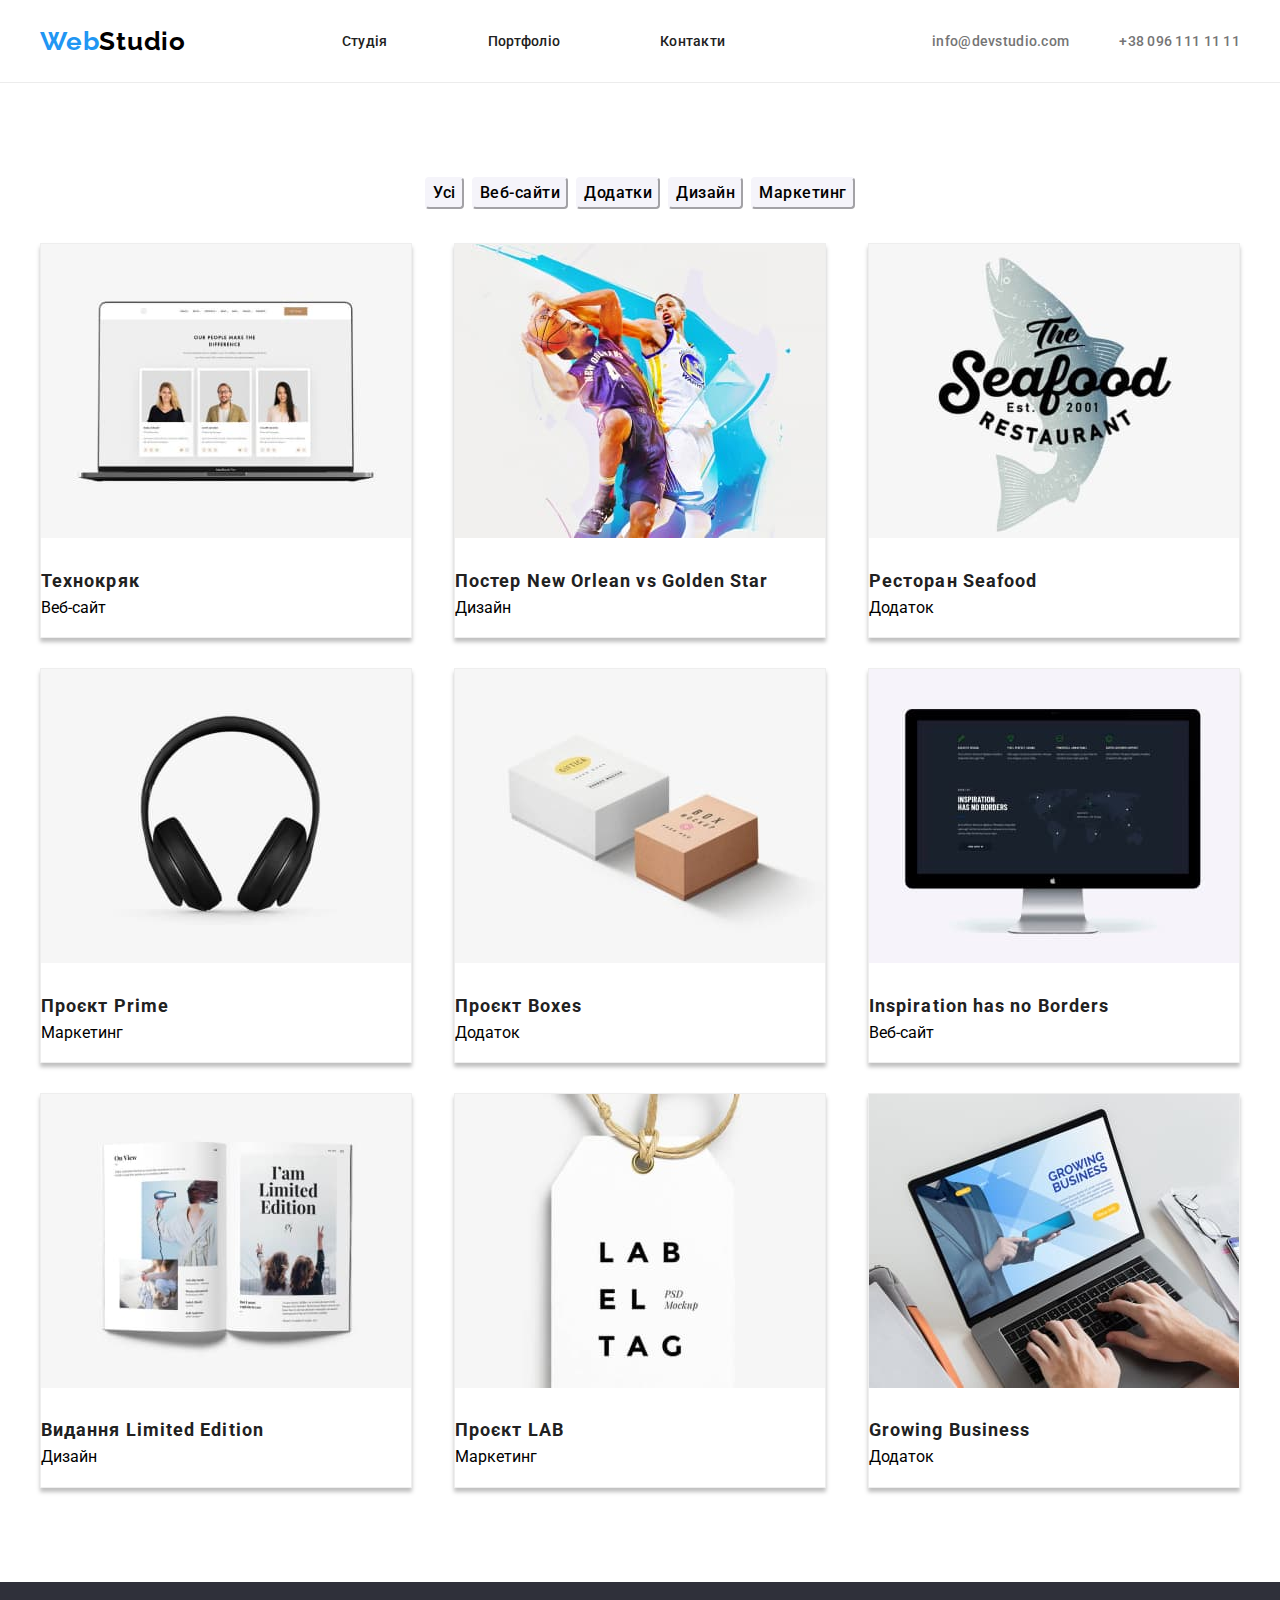
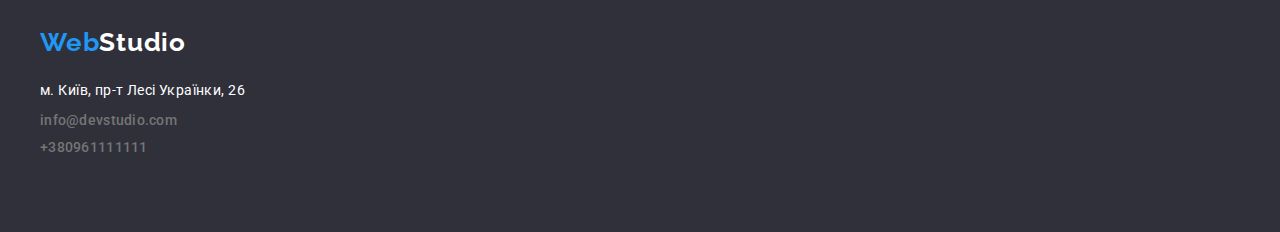
==== portfolio.html @ 47a21b98 "home-work 3.2" ====
<!DOCTYPE html>
<html lang="uk">
  <head>
    <meta charset="UTF-8" />
    <meta http-equiv="X-UA-Compatible" content="IE=edge" />
    <meta name="viewport" content="width=device-width, initial-scale=1.0" />
    <title>Портфоліо</title>
    <link rel="preconnect" href="https://fonts.googleapis.com" />
    <link rel="preconnect" href="https://fonts.gstatic.com" crossorigin />
    <link
      href="https://fonts.googleapis.com/css2?family=Raleway:wght@700&family=Roboto:wght@400;500;700;900&display=swap"
      rel="stylesheet"
    />
    <link
      rel="stylesheet"
      href="https://cdnjs.cloudflare.com/ajax/libs/modern-normalize/1.0.0/modern-normalize.min.css"
    />
    <link rel="stylesheet" href="./css/modern-normalize.css" />
    <link rel="stylesheet" href="./css/styles.css" />
  </head>
  <body class="page">
    <!--Шапка сайта-->
    <header class="header">
      <div class="container">
        <nav class="nav">
          <a href="/index.html" class="logo">
            <span class="logo-blu">Web</span>Studio</a
          >
          <ul class="ul-link">
            <li class="li-footer">
              <a href="./index.html" class="link-st-port-cont">Студія</a>
            </li>
            <li class="li-footer">
              <a href="./portfolio.html" class="link-st-port-cont">Портфоліо</a>
            </li>
            <li class="li-footer">
              <a href="./index.html" class="link-st-port-cont">Контакти</a>
            </li>
          </ul>

          <ul class="ul-link-tel">
            <li class="li-footer">
              <a href="info@devstudio.com" class="link-mail-tel"
                >info@devstudio.com</a
              >
            </li>
            <li class="li-footer">
              <a href="+380961111111" class="link-mail-tel"
                >+38 096 111 11 11</a
              >
            </li>
          </ul>
        </nav>
      </div>
    </header>
    <!--основна main -->
    <!--унікальний зміст-->
    <div class="conteiner">
      <section class="section-portfolio">
        <!-- filtrs -->
        <div class="container">
          <ul class="image">
            <li><button type="button" class="nav-button">Усі</button></li>
            <li><button type="button" class="nav-button">Веб-сайти</button></li>
            <li><button type="button" class="nav-button">Додатки</button></li>
            <li><button type="button" class="nav-button">Дизайн</button></li>
            <li><button type="button" class="nav-button">Маркетинг</button></li>
          </ul>
          <ul class="image-foto">
            <li class="li-foto">
              <img src="./images/img21.jpg" alt="Технокряк" width="370" />
              <h3 class="namefoto">Технокряк</h3>
              <p class="text-portfolio">Веб-сайт</p>
            </li>
            <li class="li-foto">
              <img
                src="./images/img22.jpg"
                alt="Постер New Orlean vs Golden  Star"
                width="370"
              />
              <h3 class="namefoto">Постер New Orlean vs Golden Star</h3>
              <p class="text-portfolio">Дизайн</p>
            </li>
            <li class="li-foto">
              <img
                src="./images/img23.jpg"
                alt="Ресторан Seafood"
                width="370"
              />
              <h3 class="namefoto">Ресторан Seafood</h3>
              <p class="text-portfolio">Додаток</p>
            </li>
            <li class="li-foto">
              <img src="./images/img24.jpg" alt="Проєкт Prime" width="370" />
              <h3 class="namefoto">Проєкт Prime</h3>
              <p class="text-portfolio">Маркетинг</p>
            </li>
            <li class="li-foto">
              <img src="./images/img25.jpg" alt="Проєкт Boxes" width="370" />
              <h3 class="namefoto">Проєкт Boxes</h3>
              <p class="text-portfolio">Додаток</p>
            </li>
            <li class="li-foto">
              <img
                src="./images/img26.jpg"
                alt="Inspiration has no Borders"
                width="370"
              />
              <h3 class="namefoto">Inspiration has no Borders</h3>
              <p class="text-portfolio">Веб-сайт</p>
            </li>
            <li class="li-foto">
              <img
                class="fotoport"
                src="./images/img27.jpg"
                alt="Видання Limited Edition"
                width="370"
              />
              <h3 class="namefoto">Видання Limited Edition</h3>
              <p class="text-portfolio">Дизайн</p>
            </li>
            <li class="li-foto">
              <img src="./images/img28.jpg" alt="Проєкт LAB" width="370" />
              <h3 class="namefoto">Проєкт LAB</h3>
              <p class="text-portfolio">Маркетинг</p>
            </li>
            <li class="li-foto">
              <img
                src="./images/img29.jpg"
                alt="Growing Business"
                width="370"
              />
              <h3 class="namefoto">Growing Business</h3>
              <p class="text-portfolio">Додаток</p>
            </li>
          </ul>
        </div>
      </section>
    </div>
    <!-- нижня частина footer>-->
    <footer class="footer">
      <div class="container">
        <a href="/index.html" class="logo2">
          <span class="logo-blu">Web</span>Studio</a
        >
        <address class="adress">
          <ul class="ul-link3">
            <li>
              <a
                class="address"
                href="https://www.google.com/maps/d/u/0/viewer?mid=10uSM3H-mIU3GznYo2szRIEphczw&msa=0&ll=50.42732700000004%2C30.538092&z=17"
                >м. Київ, пр-т Лесі Українки, 26</a
              >
            </li>
            <li class="mail-footer">
              <a href="info@devstudio.com" class="link-mail-tel"
                >info@devstudio.com</a
              >
            </li>
            <li class="tel-fotter">
              <a href="+380961111111" class="link-mail-tel">+380961111111</a>
            </li>
          </ul>
        </address>
      </div>
    </footer>
  </body>
</html>
---- css/styles.css ----
.page {
  font-family: "Roboto", sans-serif;
}
* {
  --box-sizing: border-box;
}

.ul-link,
.ul-link-detail,
.ul-link-foto,
.ul-link3,
.ul-link4,
.ul-link-tel,
.image {
  list-style: none;
  margin-top: 0px;
  margin-bottom: 0px;
  padding: 0px;
}

h2,
h3,
p {
  margin-top: 0px;
  margin-bottom: 0px;
  margin-left: 0px;
  margin-right: 0px;
}
.container {
  width: 1230px;
  margin: 0 auto;
  padding-left: 15px;
  padding-right: 15px;
}
.header {
  left: 0px;
  top: 0px;
  border-radius: 0px;
  border-bottom: 1px solid #ececec;
}

.nav {
  display: flex;
  align-items: center;
  justify-content: space-between;
}
.logo,
.logo2 {
  font-family: "Raleway";
  font-style: normal;
  font-weight: 700;
  font-size: 26px;
  line-height: 31px;
  letter-spacing: 0.03em;
  color: #000000;
  text-decoration: none;
}
.logo {
  width: 145px;
  height: 31px;
}
.logo2 {
  color: #ffffff;
}

.logo-blu {
  color: #2196f3;
}

.link-st-port-cont {
  font-family: "Roboto";
  font-style: normal;
  font-weight: 500;
  font-size: 14px;
  line-height: 16px;
  letter-spacing: 0.02em;
  color: #212121;
  text-decoration: none;
  margin-right: 50px;
}

.link-st-port-cont:hover,
:focus {
  color: #2196f3;
}

.link-mail-tel {
  font-family: "Roboto";
  font-style: normal;
  font-weight: 500;
  font-size: 14px;
  line-height: 16px;
  letter-spacing: 0.02em;
  color: #757575;
  text-decoration: none;
}
.ul-link-tel,
.ul-link {
  display: flex;
  gap: 50px;
  text-decoration: none;
}
.ul-link {
  text-decoration: none;
  padding-left: 0px;
  display: flex;
  padding-top: 32px;
  padding-bottom: 32px;
}

.link-mail-tel:hover,
.link-mail-tel:focus {
  color: #2196f3;
}

/* .main-page {} */

.section {
  background: #2f303a;
  border-radius: 0px;
  padding-bottom: 94px;
}

.section-title {
  padding-bottom: 94px;
  padding-top: 94px;
  background-color: #ffffff;
}

.section-foto {
  padding-bottom: 94px;
  background-color: #ffffff;
}

.section-comand {
  padding-bottom: 94px;
  background-color: #f5f4fa;
}

.tekst-main {
  font-family: Roboto;
  font-size: 44px;
  font-weight: 900;
  line-height: 60px;
  width: 696px;
  margin-top: 0px;
  margin-bottom: 30px;
  text-align: center;
  margin-left: auto;
  margin-right: auto;
  padding-top: 200px;
  text-transform: uppercase;
  letter-spacing: 0.06em;
  color: #ffffff;
}

.button-blu {
  background: #2196f3;
  box-shadow: 0px 4px 4px rgba(0, 0, 0, 0.15);
  border-radius: 4px;
  font-family: "Roboto";
  font-style: normal;
  font-weight: 700;
  font-size: 16px;
  color: #ffffff;
  width: 216px;
  height: 50px;
  margin-left: auto;
  margin-right: auto;
  margin-bottom: 106px;
  display: block;
  background: #2196f3;
  box-shadow: 0px 4px 4px rgba(0, 0, 0, 0.15);
  border-radius: 4px;
}

/* .text-bt {
  

 } */

.ul-link-detail {
  display: inline-flex;
  gap: 30px;
  padding: 0px;
}
.li-detail {
  text-align: left;
}
.ul-link-foto {
  display: flex;
  gap: 30px;
  justify-content: space-between;
}
.content-text {
  font-family: "Roboto";
  font-style: normal;
  font-weight: 700;
  font-size: 14px;
  line-height: 16px;
  letter-spacing: 0.03em;
  text-transform: uppercase;
  color: #212121;
  margin-bottom: 10px;
}

.text {
  font-family: "Roboto";
  font-style: normal;
  font-weight: 400;
  font-size: 14px;
  line-height: 24px;
  letter-spacing: 0.03em;
  color: #757575;
}

.head-text {
  font-family: "Roboto";
  font-style: normal;
  font-weight: 700;
  font-size: 36px;
  line-height: 42px;
  letter-spacing: 0.03em;
  color: #212121;
  margin-top: 0px;
  margin-bottom: 50px;
  margin-left: 0px;
  margin-top: 0px;
  text-align: center;
}

.ul-link4 {
  display: flex;
  justify-content: space-between;
  gap: 30px;
}

/*
.foto1 {}

.comands {}



.foto2 {} */

.li-comands {
  background-color: #ffffff;
  /* material shadow v1 */

  box-shadow: 0px 1px 3px rgba(0, 0, 0, 0.12), 0px 1px 1px rgba(0, 0, 0, 0.14),
    0px 2px 1px rgba(0, 0, 0, 0.2);
  border-radius: 0px 0px 4px 4px;
}
.name {
  font-family: "Roboto";
  font-style: normal;
  font-weight: 500;
  font-size: 16px;
  line-height: 19px;
  letter-spacing: 0.03em;
  color: #212121;
  margin-top: 30px;
  margin-bottom: 10px;
  display: flex;
  justify-content: center;
}

.text-name {
  font-family: "Roboto";
  font-weight: 400;
  font-size: 16px;
  line-height: 19px;
  letter-spacing: 0.03em;
  color: #757575;
  display: flex;
  justify-content: center;
  padding-bottom: 30px;
}

.footer {
  background: #2f303a;
  padding-top: 45px;
}

.mail-footer {
  margin-bottom: 0px;
}
.tel-footer {
  margin-bottom: 75px;
}
.adress {
  margin-bottom: 0px;
  padding: 0px;
}
.ul-link3 {
  display: flex;
  flex-direction: column;
  margin-top: 20px;
  padding-bottom: 75px;
  gap: 9px;
}
.address {
  font-family: "Roboto";
  font-style: normal;
  font-weight: 400;
  font-size: 14px;
  line-height: 24px;
  letter-spacing: 0.03em;
  color: #ffffff;
  text-decoration: none;
}
.address:hover {
  color: #2196f3;
}
/* .ul-link3 {} */

/* /портфоліо */

.nav-button {
  font-family: "Roboto";
  font-style: normal;
  font-weight: 500;
  font-size: 16px;
  line-height: 26px;
  background: #f5f4fa;
  border-radius: 4px;
  text-align: center;
  letter-spacing: 0.03em;
  background: #f5f4fa;
  border-radius: 4px;
}

.nav-button:hover,
.nav-button:focus {
  background: #2196f3;
  box-shadow: 0px 3px 1px rgba(0, 0, 0, 0.1), 0px 1px 2px rgba(0, 0, 0, 0.08),
    0px 2px 2px rgba(0, 0, 0, 0.12);
  color: #ffffff;
}

.nav-button {
  cursor: pointer;
  border-radius: 4px;
  border-color: #f5f4fa;
}

.namefoto {
  font-family: "Roboto";
  font-style: normal;
  font-weight: 700;
  font-size: 18px;
  line-height: 36px;
  letter-spacing: 0.06em;
  color: #212121;
  display: flex;
  padding-top: 20px;
}

.text {
  font-family: "Roboto";
  font-style: normal;
  font-weight: 400;
  font-size: 16px;
  line-height: 30px;
  letter-spacing: 0.03em;
  display: flex;
  color: #757575;
  margin: 0px;
}
/* портфоліо */
.image {
  display: flex;
  justify-content: center;
  gap: 8px;
}
.li-foto {
  border: 1px solid #eeeeee;
  box-shadow: 0px 4px 4px rgba(0, 0, 0, 0.25);
  padding-bottom: 20px;
}

.image-foto {
  list-style: none;
  display: flex;
  flex-wrap: wrap;
  gap: 30px;
  margin-top: 34px;
  margin-bottom: 0px;
  padding-left: 0px;
  background-color: #ffffff;
  justify-content: space-between;
}
.nav-button:focus,
.nav-button:hover {
  background: #2196f3;
  /* shadow-middle */

  box-shadow: 0px 3px 1px rgba(0, 0, 0, 0.1), 0px 1px 2px rgba(0, 0, 0, 0.08),
    0px 2px 2px rgba(0, 0, 0, 0.12);
  border-radius: 4px;
}

.nav-button {
  justify-content: center;
  background: #f5f4fa;
  border-radius: 4px;
}
.section-portfolio {
  gap: 30px;
  padding-bottom: 94px;
  padding-top: 94px;
}
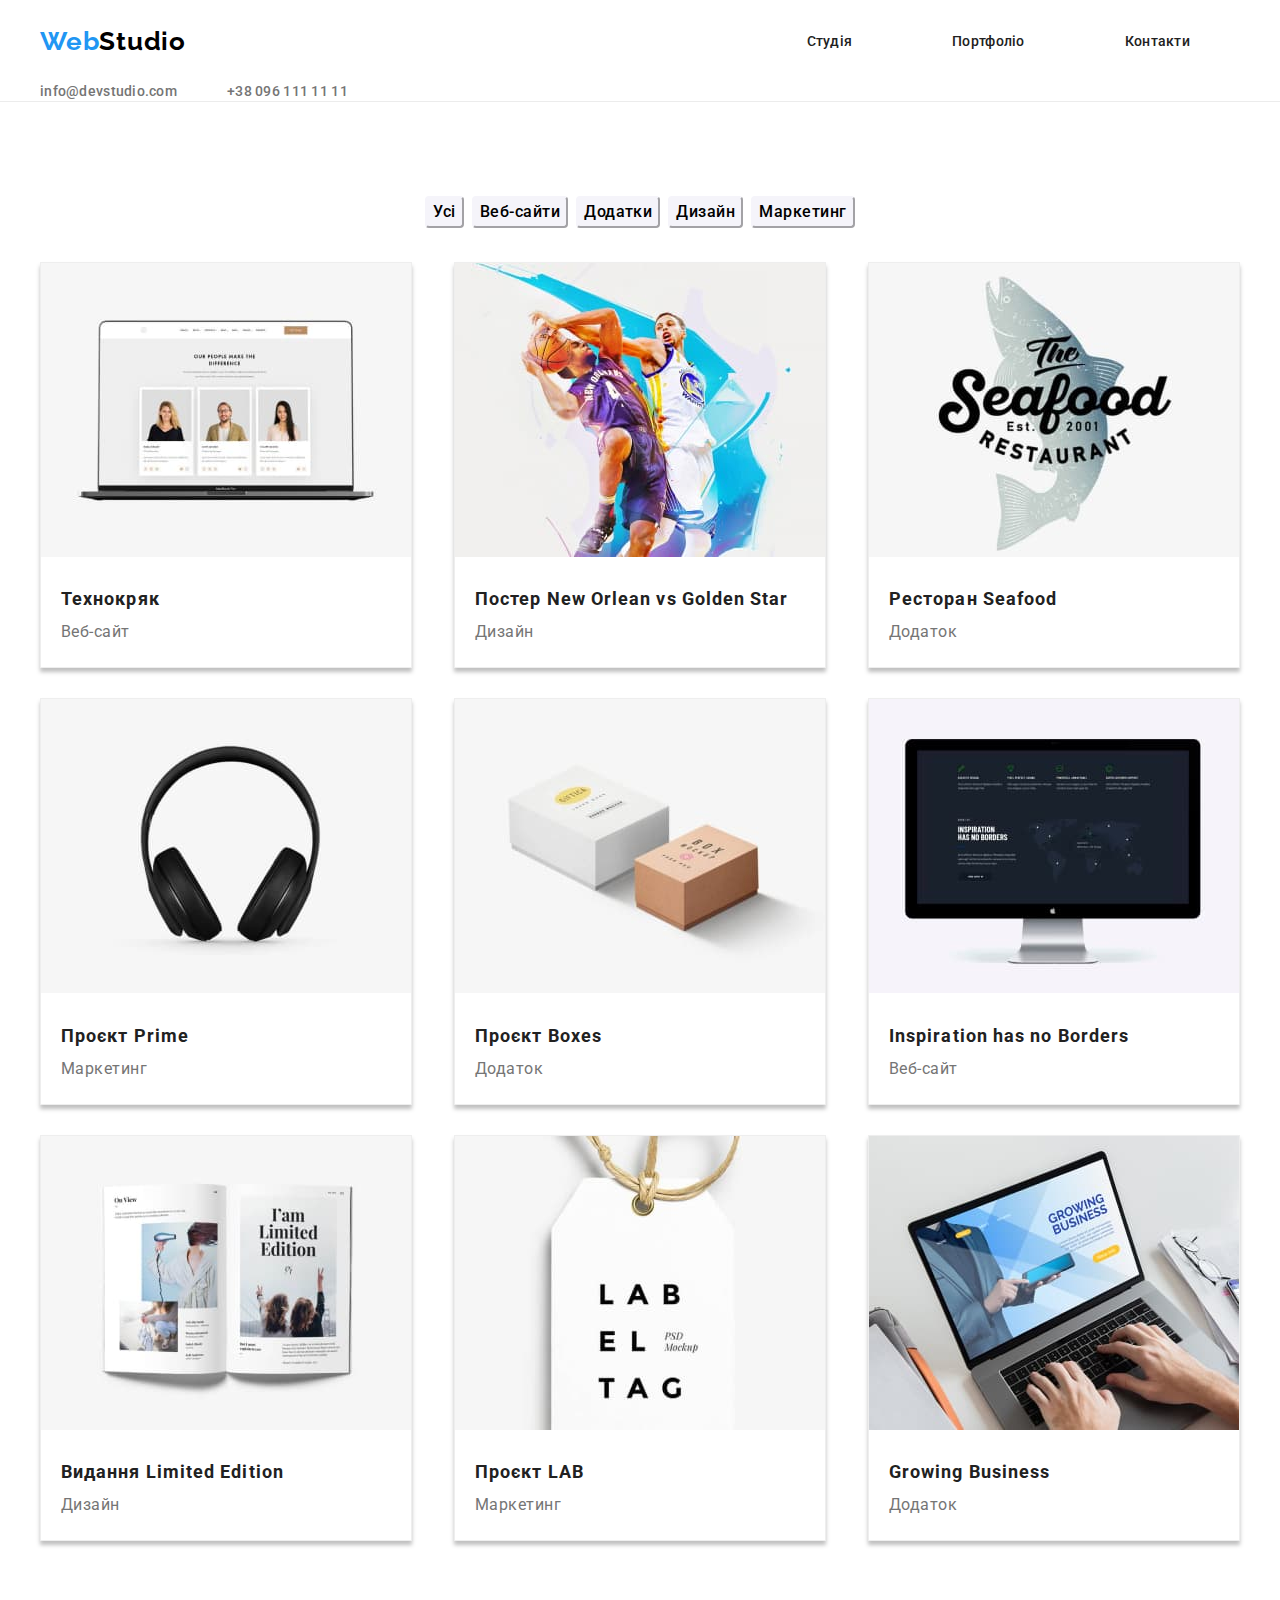
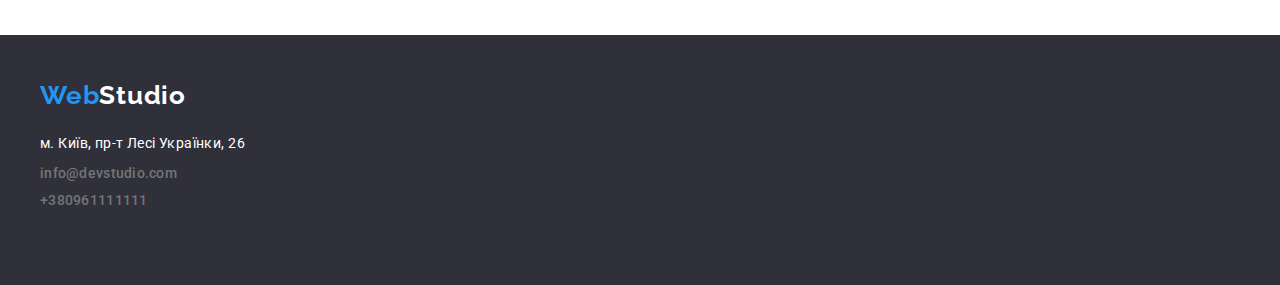
==== commit 2637adde: "home work4" ====
--- a/portfolio.html
+++ b/portfolio.html
@@ -37,106 +37,112 @@
               <a href="./index.html" class="link-st-port-cont">Контакти</a>
             </li>
           </ul>
-
-          <ul class="ul-link-tel">
-            <li class="li-footer">
-              <a href="info@devstudio.com" class="link-mail-tel"
-                >info@devstudio.com</a
-              >
-            </li>
-            <li class="li-footer">
-              <a href="+380961111111" class="link-mail-tel"
-                >+38 096 111 11 11</a
-              >
-            </li>
-          </ul>
         </nav>
+        <ul class="ul-link-tel">
+          <li class="li-footer">
+            <a href="info@devstudio.com" class="link-mail-tel"
+              >info@devstudio.com</a
+            >
+          </li>
+          <li class="li-footer">
+            <a href="+380961111111" class="link-mail-tel">+38 096 111 11 11</a>
+          </li>
+        </ul>
       </div>
     </header>
     <!--основна main -->
     <!--унікальний зміст-->
-    <div class="conteiner">
-      <section class="section-portfolio">
-        <!-- filtrs -->
-        <div class="container">
-          <ul class="image">
-            <li><button type="button" class="nav-button">Усі</button></li>
-            <li><button type="button" class="nav-button">Веб-сайти</button></li>
-            <li><button type="button" class="nav-button">Додатки</button></li>
-            <li><button type="button" class="nav-button">Дизайн</button></li>
-            <li><button type="button" class="nav-button">Маркетинг</button></li>
-          </ul>
-          <ul class="image-foto">
-            <li class="li-foto">
-              <img src="./images/img21.jpg" alt="Технокряк" width="370" />
+    <section class="section-portfolio">
+      <!-- filtrs -->
+      <div class="container">
+        <ul class="image">
+          <li><button type="button" class="nav-button">Усі</button></li>
+          <li><button type="button" class="nav-button">Веб-сайти</button></li>
+          <li><button type="button" class="nav-button">Додатки</button></li>
+          <li><button type="button" class="nav-button">Дизайн</button></li>
+          <li><button type="button" class="nav-button">Маркетинг</button></li>
+        </ul>
+        <ul class="image-foto">
+          <li class="li-foto">
+            <img src="./images/img21.jpg" alt="Технокряк" width="370" />
+            <div class="div-portfolio">
               <h3 class="namefoto">Технокряк</h3>
               <p class="text-portfolio">Веб-сайт</p>
-            </li>
-            <li class="li-foto">
-              <img
-                src="./images/img22.jpg"
-                alt="Постер New Orlean vs Golden  Star"
-                width="370"
-              />
+            </div>
+          </li>
+          <li class="li-foto">
+            <img
+              src="./images/img22.jpg"
+              alt="Постер New Orlean vs Golden  Star"
+              width="370"
+            />
+            <div class="div-portfolio">
               <h3 class="namefoto">Постер New Orlean vs Golden Star</h3>
               <p class="text-portfolio">Дизайн</p>
-            </li>
-            <li class="li-foto">
-              <img
-                src="./images/img23.jpg"
-                alt="Ресторан Seafood"
-                width="370"
-              />
+            </div>
+          </li>
+          <li class="li-foto">
+            <img src="./images/img23.jpg" alt="Ресторан Seafood" width="370" />
+
+            <div class="div-portfolio">
               <h3 class="namefoto">Ресторан Seafood</h3>
               <p class="text-portfolio">Додаток</p>
-            </li>
-            <li class="li-foto">
-              <img src="./images/img24.jpg" alt="Проєкт Prime" width="370" />
+            </div>
+          </li>
+          <li class="li-foto">
+            <img src="./images/img24.jpg" alt="Проєкт Prime" width="370" />
+            <div class="div-portfolio">
               <h3 class="namefoto">Проєкт Prime</h3>
               <p class="text-portfolio">Маркетинг</p>
-            </li>
-            <li class="li-foto">
-              <img src="./images/img25.jpg" alt="Проєкт Boxes" width="370" />
+            </div>
+          </li>
+          <li class="li-foto">
+            <img src="./images/img25.jpg" alt="Проєкт Boxes" width="370" />
+            <div class="div-portfolio">
               <h3 class="namefoto">Проєкт Boxes</h3>
               <p class="text-portfolio">Додаток</p>
-            </li>
-            <li class="li-foto">
-              <img
-                src="./images/img26.jpg"
-                alt="Inspiration has no Borders"
-                width="370"
-              />
+            </div>
+          </li>
+          <li class="li-foto">
+            <img
+              src="./images/img26.jpg"
+              alt="Inspiration has no Borders"
+              width="370"
+            />
+            <div class="div-portfolio">
               <h3 class="namefoto">Inspiration has no Borders</h3>
               <p class="text-portfolio">Веб-сайт</p>
-            </li>
-            <li class="li-foto">
-              <img
-                class="fotoport"
-                src="./images/img27.jpg"
-                alt="Видання Limited Edition"
-                width="370"
-              />
+            </div>
+          </li>
+          <li class="li-foto">
+            <img
+              class="fotoport"
+              src="./images/img27.jpg"
+              alt="Видання Limited Edition"
+              width="370"
+            />
+            <div class="div-portfolio">
               <h3 class="namefoto">Видання Limited Edition</h3>
               <p class="text-portfolio">Дизайн</p>
-            </li>
-            <li class="li-foto">
-              <img src="./images/img28.jpg" alt="Проєкт LAB" width="370" />
+            </div>
+          </li>
+          <li class="li-foto">
+            <img src="./images/img28.jpg" alt="Проєкт LAB" width="370" />
+            <div class="div-portfolio">
               <h3 class="namefoto">Проєкт LAB</h3>
               <p class="text-portfolio">Маркетинг</p>
-            </li>
-            <li class="li-foto">
-              <img
-                src="./images/img29.jpg"
-                alt="Growing Business"
-                width="370"
-              />
+            </div>
+          </li>
+          <li class="li-foto">
+            <img src="./images/img29.jpg" alt="Growing Business" width="370" />
+            <div class="div-portfolio">
               <h3 class="namefoto">Growing Business</h3>
               <p class="text-portfolio">Додаток</p>
-            </li>
-          </ul>
-        </div>
-      </section>
-    </div>
+            </div>
+          </li>
+        </ul>
+      </div>
+    </section>
     <!-- нижня частина footer>-->
     <footer class="footer">
       <div class="container">
--- a/css/styles.css
+++ b/css/styles.css
@@ -155,9 +155,6 @@
 }
 
 .button-blu {
-  background: #2196f3;
-  box-shadow: 0px 4px 4px rgba(0, 0, 0, 0.15);
-  border-radius: 4px;
   font-family: "Roboto";
   font-style: normal;
   font-weight: 700;
@@ -169,15 +166,11 @@
   margin-right: auto;
   margin-bottom: 106px;
   display: block;
-  background: #2196f3;
+  border-color: #2196f3;
+  background-color: #2196f3;
   box-shadow: 0px 4px 4px rgba(0, 0, 0, 0.15);
   border-radius: 4px;
-}
-
-/* .text-bt {
-  
-
- } */
+  }
 
 .ul-link-detail {
   display: inline-flex;
@@ -235,19 +228,8 @@
   gap: 30px;
 }
 
-/*
-.foto1 {}
-
-.comands {}
-
-
-
-.foto2 {} */
-
 .li-comands {
   background-color: #ffffff;
-  /* material shadow v1 */
-
   box-shadow: 0px 1px 3px rgba(0, 0, 0, 0.12), 0px 1px 1px rgba(0, 0, 0, 0.14),
     0px 2px 1px rgba(0, 0, 0, 0.2);
   border-radius: 0px 0px 4px 4px;
@@ -355,6 +337,7 @@
   color: #212121;
   display: flex;
   padding-top: 20px;
+  margin-left: 20px;
 }
 
 .text {
@@ -367,6 +350,18 @@
   display: flex;
   color: #757575;
   margin: 0px;
+  
+}
+.text-portfolio {
+  font-family: "Roboto";
+  font-style: normal;
+  font-weight: 400;
+  font-size: 16px;
+  line-height: 30px;
+  letter-spacing: 0.03em;
+  display: flex;
+  color: #757575;
+  margin-left: 20px;
 }
 /* портфоліо */
 .image {
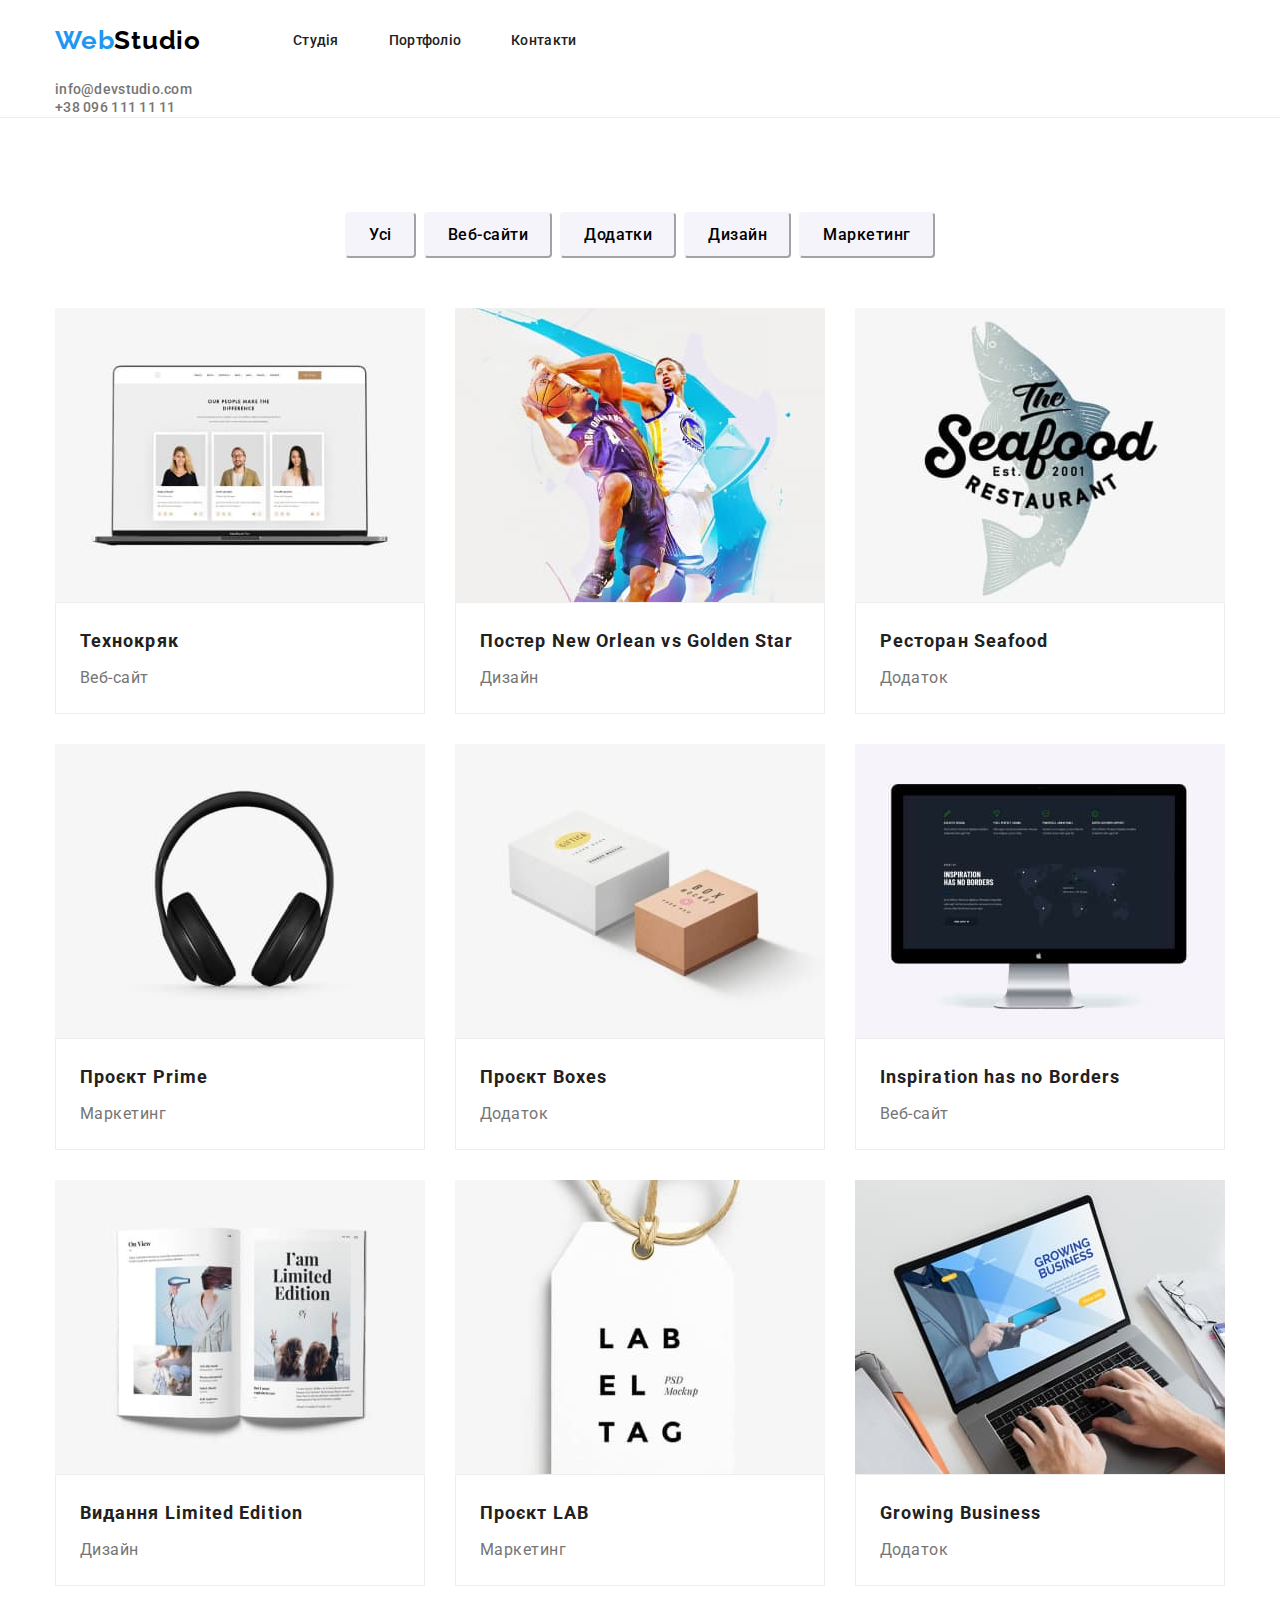
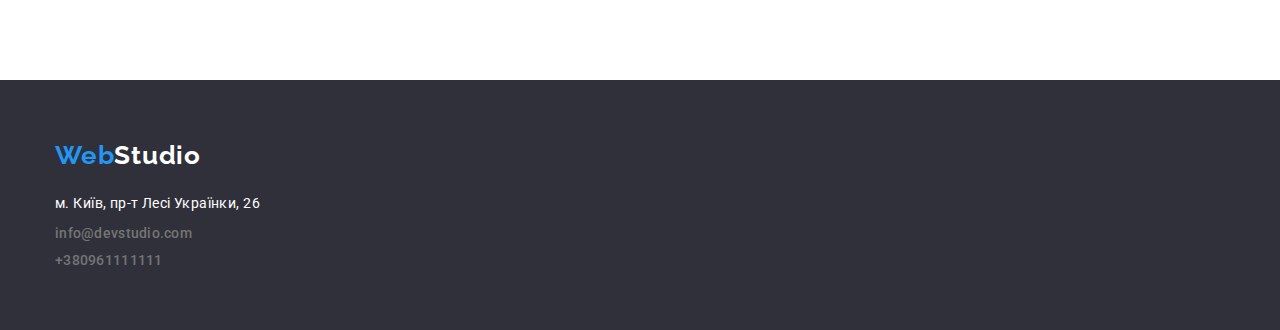
==== commit 2b1aba67: "home work 4" ====
--- a/portfolio.html
+++ b/portfolio.html
@@ -22,32 +22,31 @@
     <!--Шапка сайта-->
     <header class="header">
       <div class="container">
-        <nav class="nav">
-          <a href="/index.html" class="logo">
-            <span class="logo-blu">Web</span>Studio</a
-          >
-          <ul class="ul-link">
+        <div class="div-header">
+          <nav class="nav">
+            <a href="/index.html" class="logo">
+              <span class="logo-blu">Web</span>Studio</a>
+            <ul class="ul-link">
+              <li class="li-footer">
+                <a href="./index.html" class="link-st-port-cont">Студія</a>
+              </li>
+              <li class="li-footer">
+                <a href="./portfolio.html" class="link-st-port-cont">Портфоліо</a>
+              </li>
+              <li class="li-footer">
+                <a href="./index.html" class="link-st-port-cont">Контакти</a>
+              </li>
+            </ul>
+          </nav>
+          <ul class="ul-link-tel">
             <li class="li-footer">
-              <a href="./index.html" class="link-st-port-cont">Студія</a>
+              <a href="info@devstudio.com" class="link-mail-tel">info@devstudio.com</a>
             </li>
             <li class="li-footer">
-              <a href="./portfolio.html" class="link-st-port-cont">Портфоліо</a>
-            </li>
-            <li class="li-footer">
-              <a href="./index.html" class="link-st-port-cont">Контакти</a>
+              <a href="+380961111111" class="link-mail-tel">+38 096 111 11 11</a>
             </li>
           </ul>
-        </nav>
-        <ul class="ul-link-tel">
-          <li class="li-footer">
-            <a href="info@devstudio.com" class="link-mail-tel"
-              >info@devstudio.com</a
-            >
-          </li>
-          <li class="li-footer">
-            <a href="+380961111111" class="link-mail-tel">+38 096 111 11 11</a>
-          </li>
-        </ul>
+        </div>
       </div>
     </header>
     <!--основна main -->
--- a/css/styles.css
+++ b/css/styles.css
@@ -5,29 +5,36 @@
   --box-sizing: border-box;
 }
 
-.ul-link,
+ul,
+h1,
+h2,
+h3,
+p {
+  list-style: none;
+  margin: 0px;
+  padding: 0px;
+}
+img {
+  display: block;
+  max-width: 100%;
+  height: auto;
+}
+
+/* .ul-link,
 .ul-link-detail,
 .ul-link-foto,
 .ul-link3,
 .ul-link4,
 .ul-link-tel,
-.image {
-  list-style: none;
-  margin-top: 0px;
-  margin-bottom: 0px;
-  padding: 0px;
-}
-
-h2,
-h3,
-p {
-  margin-top: 0px;
-  margin-bottom: 0px;
-  margin-left: 0px;
-  margin-right: 0px;
-}
+.image { */
+
+.ul-link-tel {
+  display: block;
+  justify-content: flex-end;
+}
+
 .container {
-  width: 1230px;
+  width: 1200px;
   margin: 0 auto;
   padding-left: 15px;
   padding-right: 15px;
@@ -42,7 +49,12 @@
 .nav {
   display: flex;
   align-items: center;
-  justify-content: space-between;
+}
+.li-footer {
+  margin-right: 50px;
+}
+.li-footer:last-child {
+  margin-right: 0px;
 }
 .logo,
 .logo2 {
@@ -56,11 +68,15 @@
   text-decoration: none;
 }
 .logo {
+  display: flex;
   width: 145px;
   height: 31px;
+  margin-right: 93px;
 }
 .logo2 {
   color: #ffffff;
+  margin-bottom: 20px;
+  display: block;
 }
 
 .logo-blu {
@@ -76,7 +92,8 @@
   letter-spacing: 0.02em;
   color: #212121;
   text-decoration: none;
-  margin-right: 50px;
+  padding: 32px 0px;
+  display: block;
 }
 
 .link-st-port-cont:hover,
@@ -85,7 +102,6 @@
 }
 
 .link-mail-tel {
-  font-family: "Roboto";
   font-style: normal;
   font-weight: 500;
   font-size: 14px;
@@ -94,18 +110,11 @@
   color: #757575;
   text-decoration: none;
 }
-.ul-link-tel,
+
 .ul-link {
   display: flex;
-  gap: 50px;
-  text-decoration: none;
-}
-.ul-link {
-  text-decoration: none;
-  padding-left: 0px;
-  display: flex;
-  padding-top: 32px;
-  padding-bottom: 32px;
+  text-decoration: none;
+  /* gap: 50px; */
 }
 
 .link-mail-tel:hover,
@@ -118,7 +127,8 @@
 .section {
   background: #2f303a;
   border-radius: 0px;
-  padding-bottom: 94px;
+  padding-bottom: 200px;
+  padding-top: 200px;
 }
 
 .section-title {
@@ -134,11 +144,11 @@
 
 .section-comand {
   padding-bottom: 94px;
+  padding-top: 94px;
   background-color: #f5f4fa;
 }
 
 .tekst-main {
-  font-family: Roboto;
   font-size: 44px;
   font-weight: 900;
   line-height: 60px;
@@ -148,45 +158,38 @@
   text-align: center;
   margin-left: auto;
   margin-right: auto;
-  padding-top: 200px;
   text-transform: uppercase;
   letter-spacing: 0.06em;
   color: #ffffff;
 }
 
 .button-blu {
-  font-family: "Roboto";
-  font-style: normal;
-  font-weight: 700;
-  font-size: 16px;
-  color: #ffffff;
-  width: 216px;
-  height: 50px;
+  font-style: normal;
+  font-weight: 700;
+  font-size: 16px;
+  color: #ffffff;
   margin-left: auto;
   margin-right: auto;
-  margin-bottom: 106px;
+  padding: 10px 32px;
   display: block;
   border-color: #2196f3;
   background-color: #2196f3;
   box-shadow: 0px 4px 4px rgba(0, 0, 0, 0.15);
   border-radius: 4px;
-  }
+}
 
 .ul-link-detail {
   display: inline-flex;
   gap: 30px;
-  padding: 0px;
-}
-.li-detail {
-  text-align: left;
-}
+}
+/* .li-detail {
+} */
 .ul-link-foto {
   display: flex;
   gap: 30px;
   justify-content: space-between;
 }
 .content-text {
-  font-family: "Roboto";
   font-style: normal;
   font-weight: 700;
   font-size: 14px;
@@ -198,7 +201,6 @@
 }
 
 .text {
-  font-family: "Roboto";
   font-style: normal;
   font-weight: 400;
   font-size: 14px;
@@ -208,17 +210,13 @@
 }
 
 .head-text {
-  font-family: "Roboto";
   font-style: normal;
   font-weight: 700;
   font-size: 36px;
   line-height: 42px;
   letter-spacing: 0.03em;
   color: #212121;
-  margin-top: 0px;
   margin-bottom: 50px;
-  margin-left: 0px;
-  margin-top: 0px;
   text-align: center;
 }
 
@@ -235,21 +233,19 @@
   border-radius: 0px 0px 4px 4px;
 }
 .name {
-  font-family: "Roboto";
   font-style: normal;
   font-weight: 500;
   font-size: 16px;
   line-height: 19px;
   letter-spacing: 0.03em;
   color: #212121;
-  margin-top: 30px;
-  margin-bottom: 10px;
+  padding-top: 30px;
+  padding-bottom: 10px;
   display: flex;
   justify-content: center;
 }
 
 .text-name {
-  font-family: "Roboto";
   font-weight: 400;
   font-size: 16px;
   line-height: 19px;
@@ -262,28 +258,27 @@
 
 .footer {
   background: #2f303a;
-  padding-top: 45px;
-}
-
-.mail-footer {
+  padding-top: 60px;
+  padding-bottom: 60px;
+}
+
+/* .mail-footer {
   margin-bottom: 0px;
-}
+} */
 .tel-footer {
   margin-bottom: 75px;
 }
-.adress {
+/* .adress {
   margin-bottom: 0px;
   padding: 0px;
-}
+} */
 .ul-link3 {
   display: flex;
   flex-direction: column;
-  margin-top: 20px;
-  padding-bottom: 75px;
+
   gap: 9px;
 }
 .address {
-  font-family: "Roboto";
   font-style: normal;
   font-weight: 400;
   font-size: 14px;
@@ -295,22 +290,23 @@
 .address:hover {
   color: #2196f3;
 }
-/* .ul-link3 {} */
 
 /* /портфоліо */
 
 .nav-button {
-  font-family: "Roboto";
+  font-family: inherit;
   font-style: normal;
   font-weight: 500;
   font-size: 16px;
   line-height: 26px;
   background: #f5f4fa;
+  text-align: center;
+  letter-spacing: 0.03em;
+  cursor: pointer;
+  border-color: #f5f4fa;
+  justify-content: center;
   border-radius: 4px;
-  text-align: center;
-  letter-spacing: 0.03em;
-  background: #f5f4fa;
-  border-radius: 4px;
+  padding: 8px 22px;
 }
 
 .nav-button:hover,
@@ -321,14 +317,7 @@
   color: #ffffff;
 }
 
-.nav-button {
-  cursor: pointer;
-  border-radius: 4px;
-  border-color: #f5f4fa;
-}
-
 .namefoto {
-  font-family: "Roboto";
   font-style: normal;
   font-weight: 700;
   font-size: 18px;
@@ -336,12 +325,10 @@
   letter-spacing: 0.06em;
   color: #212121;
   display: flex;
-  padding-top: 20px;
-  margin-left: 20px;
-}
-
-.text {
-  font-family: "Roboto";
+  margin-bottom: 4px;
+}
+
+.text-portfolio {
   font-style: normal;
   font-weight: 400;
   font-size: 16px;
@@ -349,30 +336,18 @@
   letter-spacing: 0.03em;
   display: flex;
   color: #757575;
-  margin: 0px;
-  
-}
-.text-portfolio {
-  font-family: "Roboto";
-  font-style: normal;
-  font-weight: 400;
-  font-size: 16px;
-  line-height: 30px;
-  letter-spacing: 0.03em;
-  display: flex;
-  color: #757575;
-  margin-left: 20px;
 }
 /* портфоліо */
+.div-portfolio {
+  padding: 20px 24px;
+  border: 1px solid #eeeeee;
+}
+
 .image {
   display: flex;
   justify-content: center;
   gap: 8px;
-}
-.li-foto {
-  border: 1px solid #eeeeee;
-  box-shadow: 0px 4px 4px rgba(0, 0, 0, 0.25);
-  padding-bottom: 20px;
+  margin-bottom: 50px;
 }
 
 .image-foto {
@@ -380,11 +355,8 @@
   display: flex;
   flex-wrap: wrap;
   gap: 30px;
-  margin-top: 34px;
-  margin-bottom: 0px;
   padding-left: 0px;
   background-color: #ffffff;
-  justify-content: space-between;
 }
 .nav-button:focus,
 .nav-button:hover {
@@ -396,13 +368,7 @@
   border-radius: 4px;
 }
 
-.nav-button {
-  justify-content: center;
-  background: #f5f4fa;
-  border-radius: 4px;
-}
 .section-portfolio {
-  gap: 30px;
   padding-bottom: 94px;
   padding-top: 94px;
 }
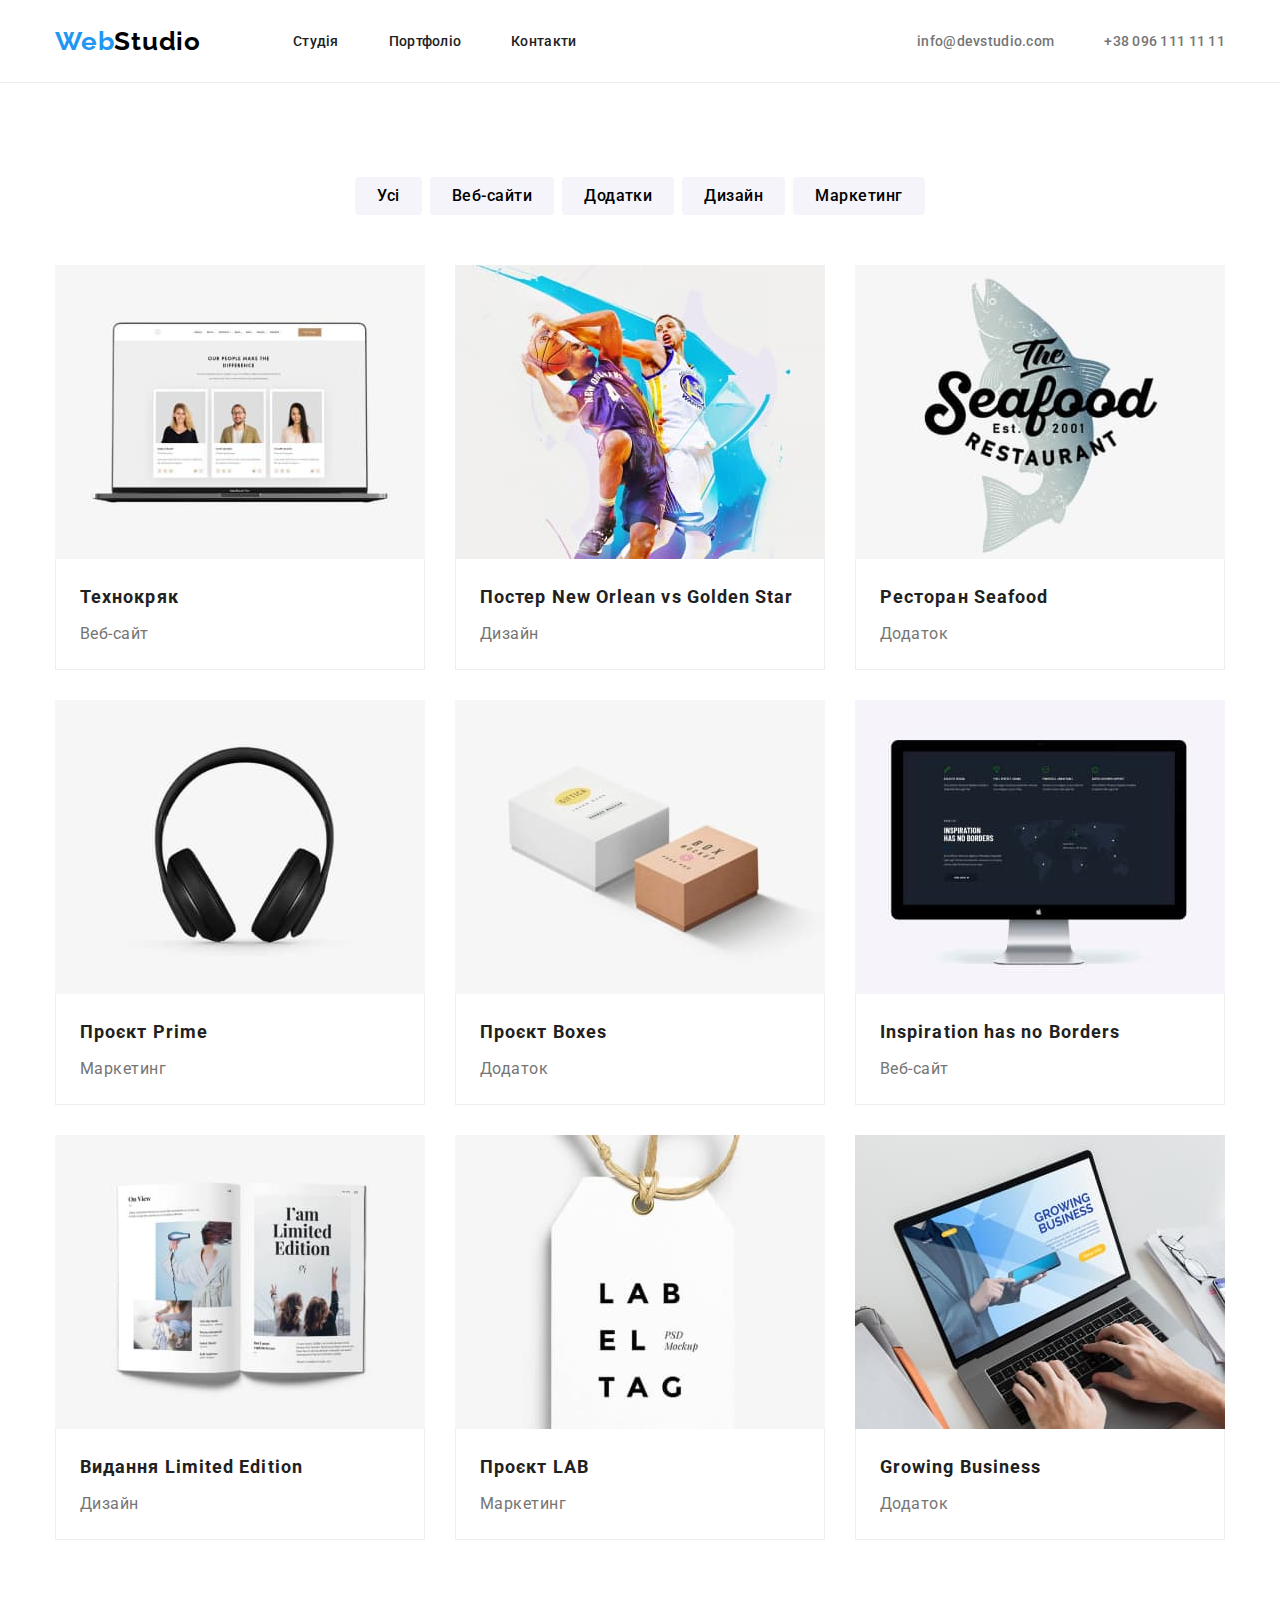
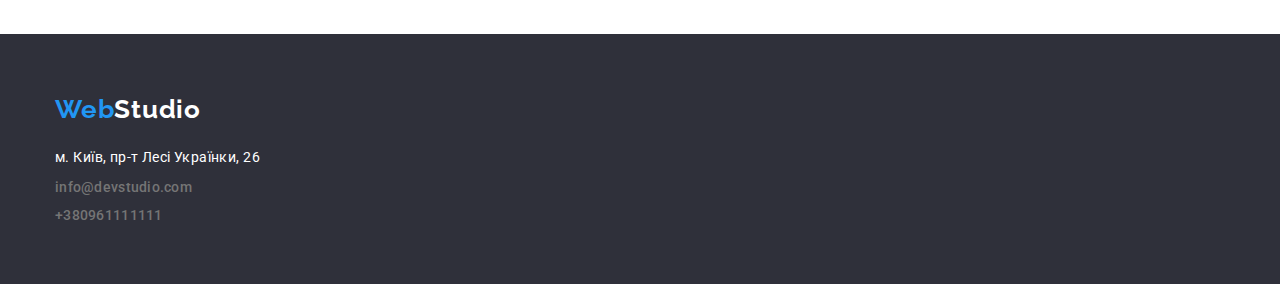
==== commit e539dfbc: "home work 3.3" ====
--- a/portfolio.html
+++ b/portfolio.html
@@ -21,17 +21,20 @@
   <body class="page">
     <!--Шапка сайта-->
     <header class="header">
-      <div class="container">
-        <div class="div-header">
+      <div class="div-header" >
+        
           <nav class="nav">
             <a href="/index.html" class="logo">
-              <span class="logo-blu">Web</span>Studio</a>
+              <span class="logo-blu">Web</span>Studio</a
+            >
             <ul class="ul-link">
               <li class="li-footer">
                 <a href="./index.html" class="link-st-port-cont">Студія</a>
               </li>
               <li class="li-footer">
-                <a href="./portfolio.html" class="link-st-port-cont">Портфоліо</a>
+                <a href="./portfolio.html" class="link-st-port-cont"
+                  >Портфоліо</a
+                >
               </li>
               <li class="li-footer">
                 <a href="./index.html" class="link-st-port-cont">Контакти</a>
@@ -40,13 +43,17 @@
           </nav>
           <ul class="ul-link-tel">
             <li class="li-footer">
-              <a href="info@devstudio.com" class="link-mail-tel">info@devstudio.com</a>
+              <a href="info@devstudio.com" class="link-mail-tel"
+                >info@devstudio.com</a
+              >
             </li>
             <li class="li-footer">
-              <a href="+380961111111" class="link-mail-tel">+38 096 111 11 11</a>
+              <a href="+380961111111" class="link-mail-tel"
+                >+38 096 111 11 11</a
+              >
             </li>
           </ul>
-        </div>
+        
       </div>
     </header>
     <!--основна main -->
@@ -170,4 +177,4 @@
       </div>
     </footer>
   </body>
-</html>
+</html>--- a/css/styles.css
+++ b/css/styles.css
@@ -1,6 +1,7 @@
 .page {
   font-family: "Roboto", sans-serif;
 }
+
 * {
   --box-sizing: border-box;
 }
@@ -14,6 +15,7 @@
   margin: 0px;
   padding: 0px;
 }
+
 img {
   display: block;
   max-width: 100%;
@@ -28,9 +30,21 @@
 .ul-link-tel,
 .image { */
 
+  .div-header {
+    display: flex;
+    justify-content: center;
+    width: 1200px;
+      margin: 0 auto;
+      padding-left: 15px;
+      padding-right: 15px;
+  }
+
 .ul-link-tel {
-  display: block;
+  display: flex;
   justify-content: flex-end;
+  align-items: center;
+  margin-left: auto;
+  padding: 32px 0px;
 }
 
 .container {
@@ -39,6 +53,7 @@
   padding-left: 15px;
   padding-right: 15px;
 }
+
 .header {
   left: 0px;
   top: 0px;
@@ -50,12 +65,15 @@
   display: flex;
   align-items: center;
 }
+
 .li-footer {
   margin-right: 50px;
 }
+
 .li-footer:last-child {
   margin-right: 0px;
 }
+
 .logo,
 .logo2 {
   font-family: "Raleway";
@@ -67,12 +85,14 @@
   color: #000000;
   text-decoration: none;
 }
+
 .logo {
   display: flex;
   width: 145px;
   height: 31px;
   margin-right: 93px;
 }
+
 .logo2 {
   color: #ffffff;
   margin-bottom: 20px;
@@ -176,12 +196,16 @@
   background-color: #2196f3;
   box-shadow: 0px 4px 4px rgba(0, 0, 0, 0.15);
   border-radius: 4px;
+  padding: 8px 30px;
+    line-height: 1.88;
+    letter-spacing: 0.06em;
 }
 
 .ul-link-detail {
   display: inline-flex;
   gap: 30px;
 }
+
 /* .li-detail {
 } */
 .ul-link-foto {
@@ -189,6 +213,7 @@
   gap: 30px;
   justify-content: space-between;
 }
+
 .content-text {
   font-style: normal;
   font-weight: 700;
@@ -232,6 +257,7 @@
     0px 2px 1px rgba(0, 0, 0, 0.2);
   border-radius: 0px 0px 4px 4px;
 }
+
 .name {
   font-style: normal;
   font-weight: 500;
@@ -243,6 +269,7 @@
   padding-bottom: 10px;
   display: flex;
   justify-content: center;
+  margin-bottom: 10px;
 }
 
 .text-name {
@@ -268,6 +295,7 @@
 .tel-footer {
   margin-bottom: 75px;
 }
+
 /* .adress {
   margin-bottom: 0px;
   padding: 0px;
@@ -278,6 +306,7 @@
 
   gap: 9px;
 }
+
 .address {
   font-style: normal;
   font-weight: 400;
@@ -287,6 +316,7 @@
   color: #ffffff;
   text-decoration: none;
 }
+
 .address:hover {
   color: #2196f3;
 }
@@ -306,7 +336,8 @@
   border-color: #f5f4fa;
   justify-content: center;
   border-radius: 4px;
-  padding: 8px 22px;
+  padding: 6px 22px;
+    border: none;
 }
 
 .nav-button:hover,
@@ -337,11 +368,12 @@
   display: flex;
   color: #757575;
 }
+
 /* портфоліо */
 .div-portfolio {
   padding: 20px 24px;
   border: 1px solid #eeeeee;
-}
+  border-top: none;}
 
 .image {
   display: flex;
@@ -358,6 +390,7 @@
   padding-left: 0px;
   background-color: #ffffff;
 }
+
 .nav-button:focus,
 .nav-button:hover {
   background: #2196f3;
@@ -371,4 +404,4 @@
 .section-portfolio {
   padding-bottom: 94px;
   padding-top: 94px;
-}
+}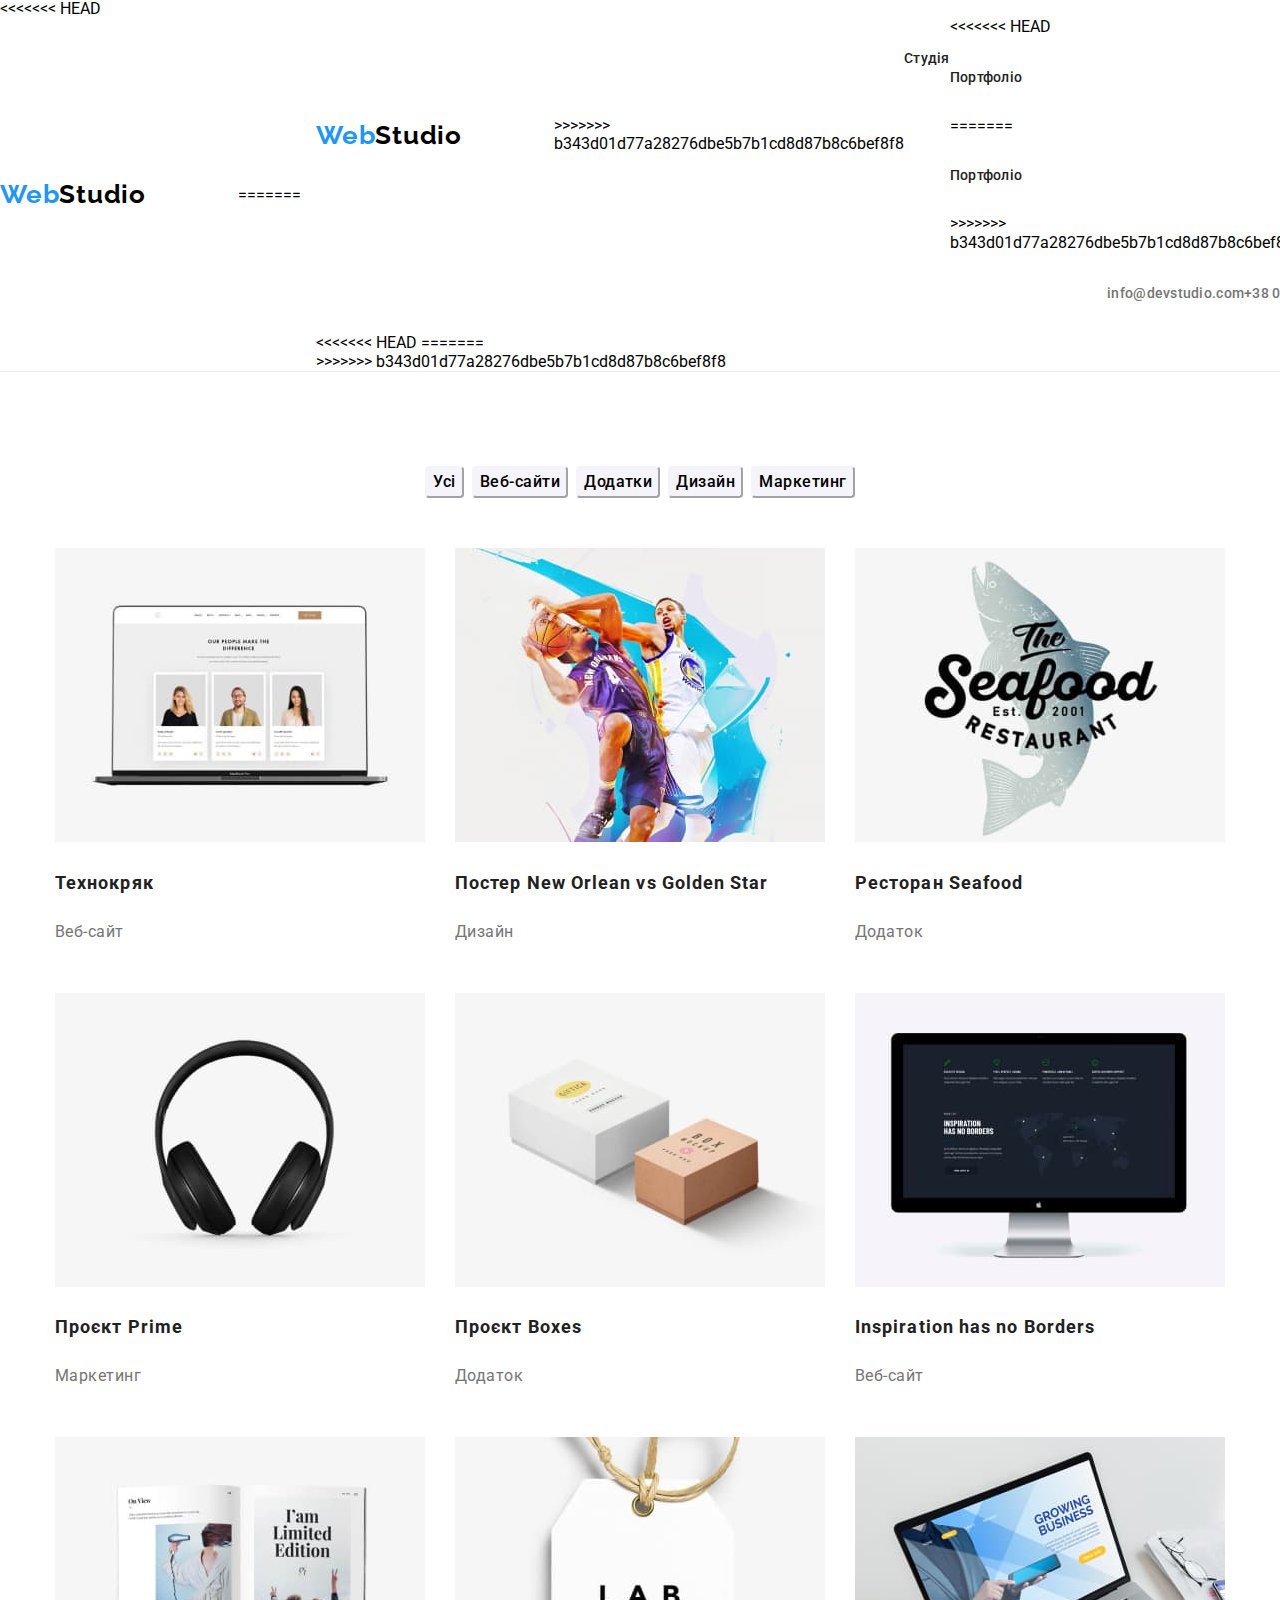
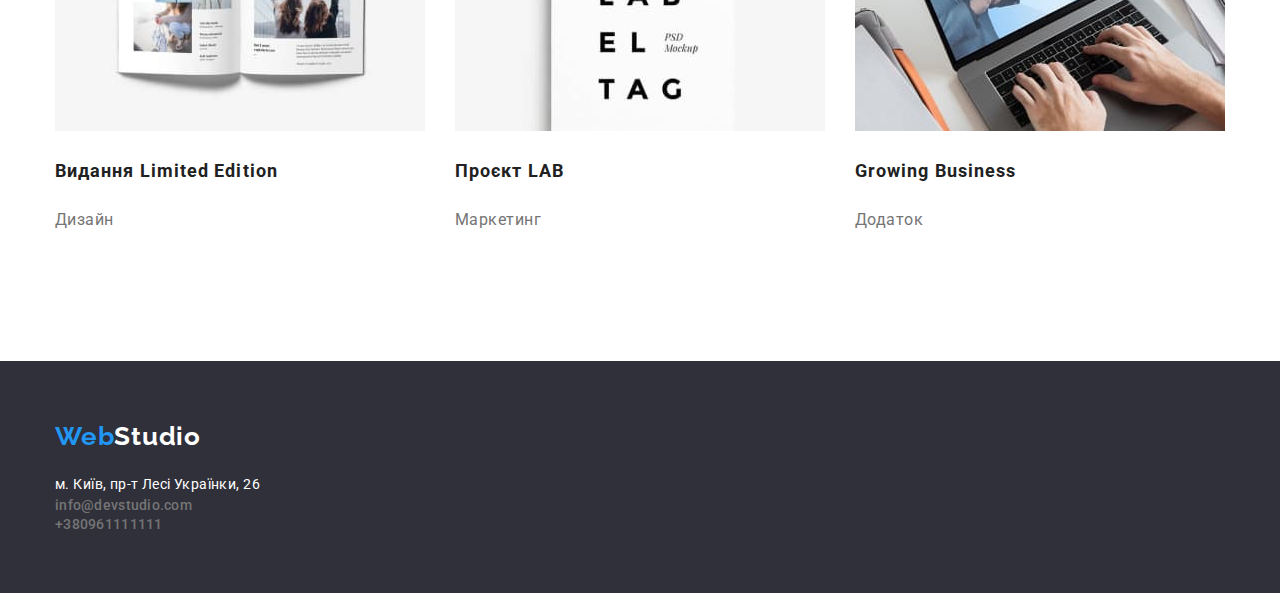
==== commit 1d1683cf: "Merge branch 'main' of https://github.com/kastillio/kastillio-goit-markup-hw-03" ====
--- a/portfolio.html
+++ b/portfolio.html
@@ -21,20 +21,32 @@
   <body class="page">
     <!--Шапка сайта-->
     <header class="header">
+<<<<<<< HEAD
       <div class="div-header" >
         
           <nav class="nav">
             <a href="/index.html" class="logo">
               <span class="logo-blu">Web</span>Studio</a
             >
+=======
+      <div class="container">
+        <div class="div-header">
+          <nav class="nav">
+            <a href="/index.html" class="logo">
+              <span class="logo-blu">Web</span>Studio</a>
+>>>>>>> b343d01d77a28276dbe5b7b1cd8d87b8c6bef8f8
             <ul class="ul-link">
               <li class="li-footer">
                 <a href="./index.html" class="link-st-port-cont">Студія</a>
               </li>
               <li class="li-footer">
+<<<<<<< HEAD
                 <a href="./portfolio.html" class="link-st-port-cont"
                   >Портфоліо</a
                 >
+=======
+                <a href="./portfolio.html" class="link-st-port-cont">Портфоліо</a>
+>>>>>>> b343d01d77a28276dbe5b7b1cd8d87b8c6bef8f8
               </li>
               <li class="li-footer">
                 <a href="./index.html" class="link-st-port-cont">Контакти</a>
@@ -43,17 +55,17 @@
           </nav>
           <ul class="ul-link-tel">
             <li class="li-footer">
-              <a href="info@devstudio.com" class="link-mail-tel"
-                >info@devstudio.com</a
-              >
+              <a href="info@devstudio.com" class="link-mail-tel">info@devstudio.com</a>
             </li>
             <li class="li-footer">
-              <a href="+380961111111" class="link-mail-tel"
-                >+38 096 111 11 11</a
-              >
+              <a href="+380961111111" class="link-mail-tel">+38 096 111 11 11</a>
             </li>
           </ul>
+<<<<<<< HEAD
         
+=======
+        </div>
+>>>>>>> b343d01d77a28276dbe5b7b1cd8d87b8c6bef8f8
       </div>
     </header>
     <!--основна main -->
--- a/css/styles.css
+++ b/css/styles.css
@@ -6,38 +6,18 @@
   --box-sizing: border-box;
 }
 
-ul,
-h1,
-h2,
-h3,
-p {
-  list-style: none;
-  margin: 0px;
-  padding: 0px;
-}
-
-img {
-  display: block;
-  max-width: 100%;
-  height: auto;
-}
-
-/* .ul-link,
+.ul-link,
 .ul-link-detail,
 .ul-link-foto,
 .ul-link3,
 .ul-link4,
 .ul-link-tel,
-.image { */
-
-  .div-header {
-    display: flex;
-    justify-content: center;
-    width: 1200px;
-      margin: 0 auto;
-      padding-left: 15px;
-      padding-right: 15px;
-  }
+.image {
+  list-style: none;
+  margin-top: 0px;
+  margin-bottom: 0px;
+  padding: 0px;
+}
 
 .ul-link-tel {
   display: flex;
@@ -46,7 +26,6 @@
   margin-left: auto;
   padding: 32px 0px;
 }
-
 .container {
   width: 1200px;
   margin: 0 auto;
@@ -64,16 +43,8 @@
 .nav {
   display: flex;
   align-items: center;
-}
-
-.li-footer {
-  margin-right: 50px;
-}
-
-.li-footer:last-child {
-  margin-right: 0px;
-}
-
+  justify-content: space-between;
+}
 .logo,
 .logo2 {
   font-family: "Raleway";
@@ -196,18 +167,15 @@
   background-color: #2196f3;
   box-shadow: 0px 4px 4px rgba(0, 0, 0, 0.15);
   border-radius: 4px;
-  padding: 8px 30px;
-    line-height: 1.88;
-    letter-spacing: 0.06em;
-}
+  }
 
 .ul-link-detail {
   display: inline-flex;
   gap: 30px;
 }
-
-/* .li-detail {
-} */
+.li-detail {
+  text-align: left;
+}
 .ul-link-foto {
   display: flex;
   gap: 30px;
@@ -295,8 +263,7 @@
 .tel-footer {
   margin-bottom: 75px;
 }
-
-/* .adress {
+.adress {
   margin-bottom: 0px;
   padding: 0px;
 } */
@@ -336,8 +303,6 @@
   border-color: #f5f4fa;
   justify-content: center;
   border-radius: 4px;
-  padding: 6px 22px;
-    border: none;
 }
 
 .nav-button:hover,
@@ -370,11 +335,6 @@
 }
 
 /* портфоліо */
-.div-portfolio {
-  padding: 20px 24px;
-  border: 1px solid #eeeeee;
-  border-top: none;}
-
 .image {
   display: flex;
   justify-content: center;
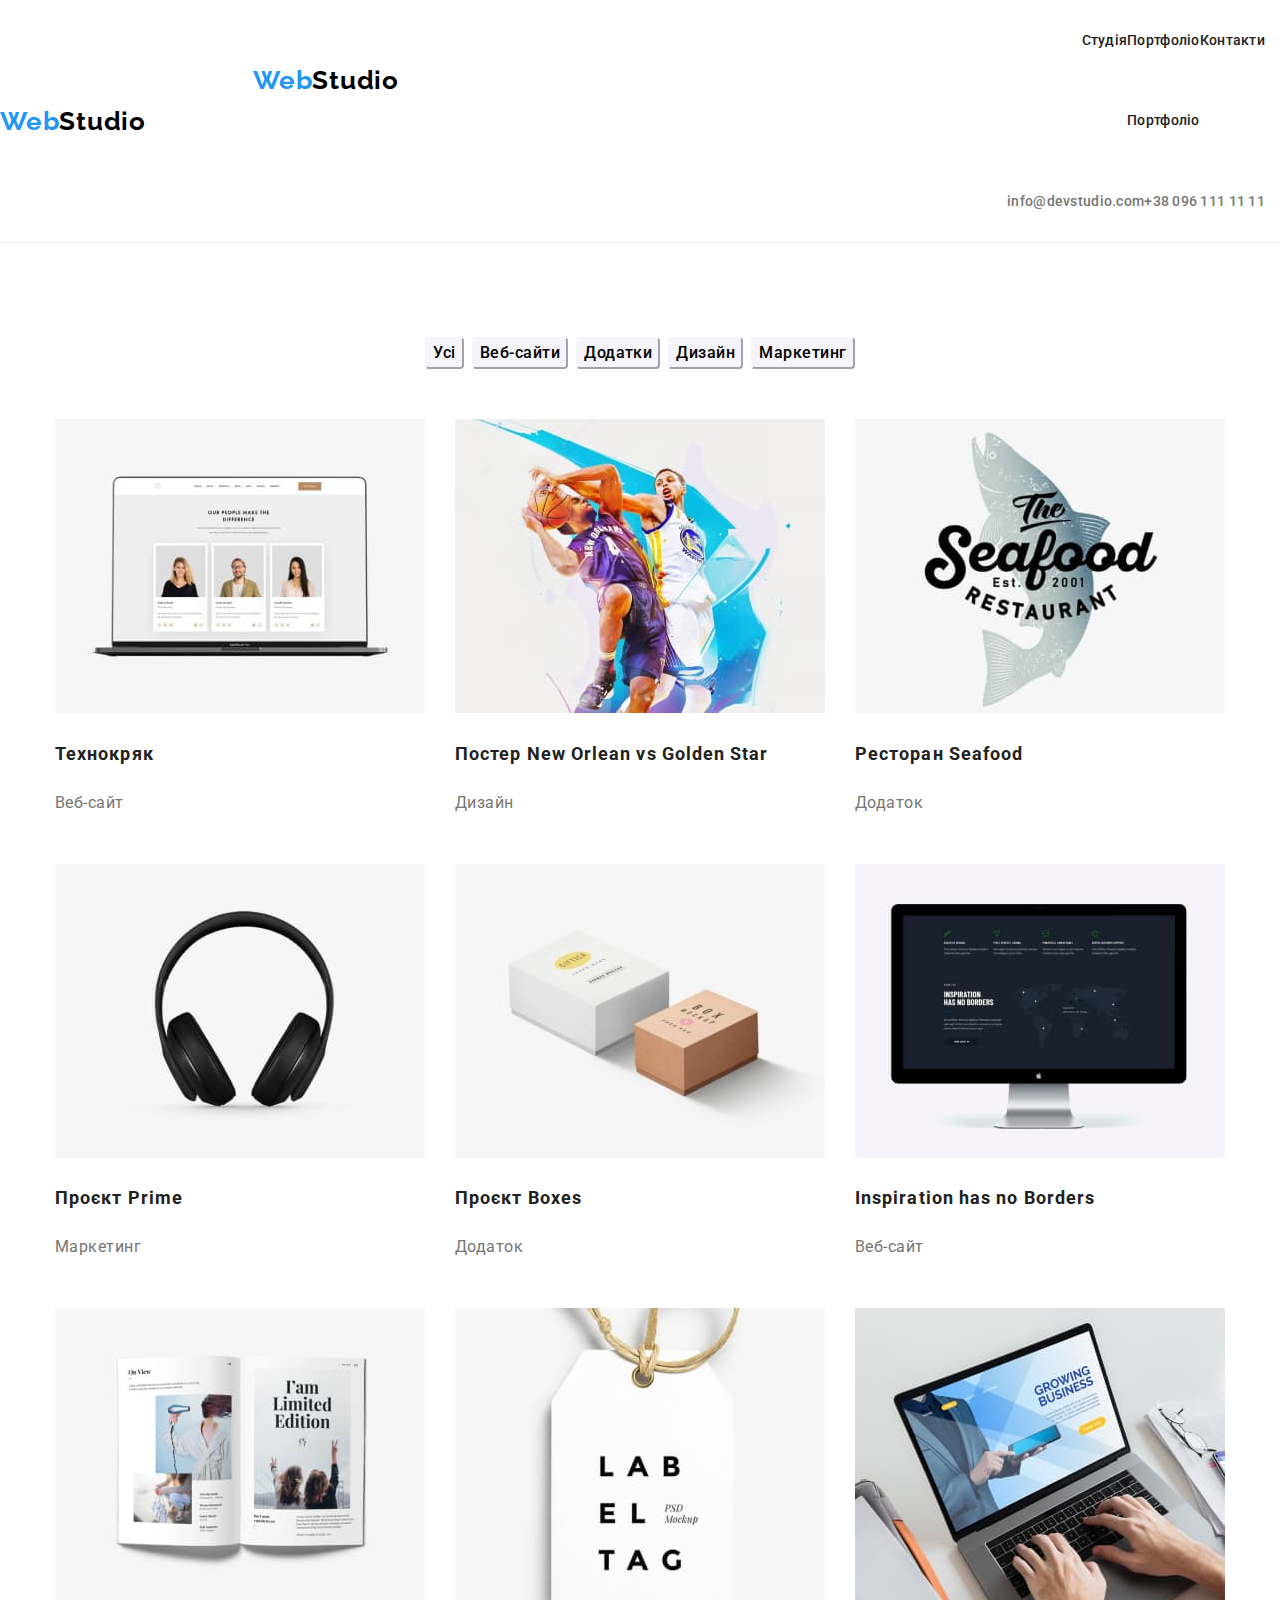
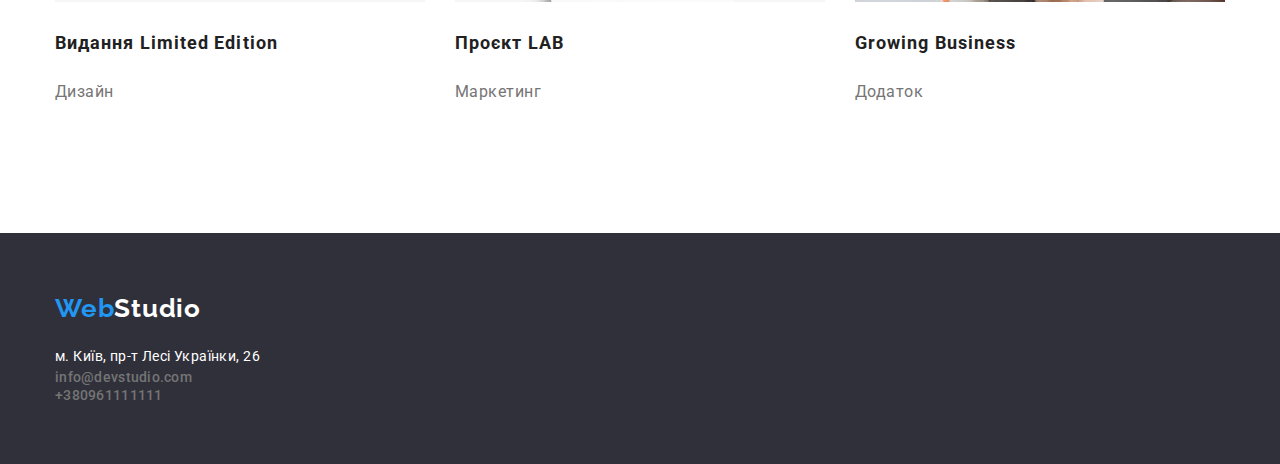
==== commit 5c6f970a: "home work 3.4" ====
--- a/portfolio.html
+++ b/portfolio.html
@@ -21,32 +21,32 @@
   <body class="page">
     <!--Шапка сайта-->
     <header class="header">
-<<<<<<< HEAD
+
       <div class="div-header" >
         
           <nav class="nav">
             <a href="/index.html" class="logo">
               <span class="logo-blu">Web</span>Studio</a
             >
-=======
+
       <div class="container">
         <div class="div-header">
           <nav class="nav">
             <a href="/index.html" class="logo">
               <span class="logo-blu">Web</span>Studio</a>
->>>>>>> b343d01d77a28276dbe5b7b1cd8d87b8c6bef8f8
+
             <ul class="ul-link">
               <li class="li-footer">
                 <a href="./index.html" class="link-st-port-cont">Студія</a>
               </li>
               <li class="li-footer">
-<<<<<<< HEAD
+
                 <a href="./portfolio.html" class="link-st-port-cont"
                   >Портфоліо</a
                 >
-=======
+
                 <a href="./portfolio.html" class="link-st-port-cont">Портфоліо</a>
->>>>>>> b343d01d77a28276dbe5b7b1cd8d87b8c6bef8f8
+
               </li>
               <li class="li-footer">
                 <a href="./index.html" class="link-st-port-cont">Контакти</a>
@@ -61,11 +61,11 @@
               <a href="+380961111111" class="link-mail-tel">+38 096 111 11 11</a>
             </li>
           </ul>
-<<<<<<< HEAD
+
         
-=======
+
         </div>
->>>>>>> b343d01d77a28276dbe5b7b1cd8d87b8c6bef8f8
+
       </div>
     </header>
     <!--основна main -->
--- a/css/styles.css
+++ b/css/styles.css
@@ -167,7 +167,7 @@
   background-color: #2196f3;
   box-shadow: 0px 4px 4px rgba(0, 0, 0, 0.15);
   border-radius: 4px;
-  }
+}
 
 .ul-link-detail {
   display: inline-flex;
@@ -266,8 +266,8 @@
 .adress {
   margin-bottom: 0px;
   padding: 0px;
-} */
-.ul-link3 {
+}
+*/ .ul-link3 {
   display: flex;
   flex-direction: column;
 
@@ -364,4 +364,4 @@
 .section-portfolio {
   padding-bottom: 94px;
   padding-top: 94px;
-}+}
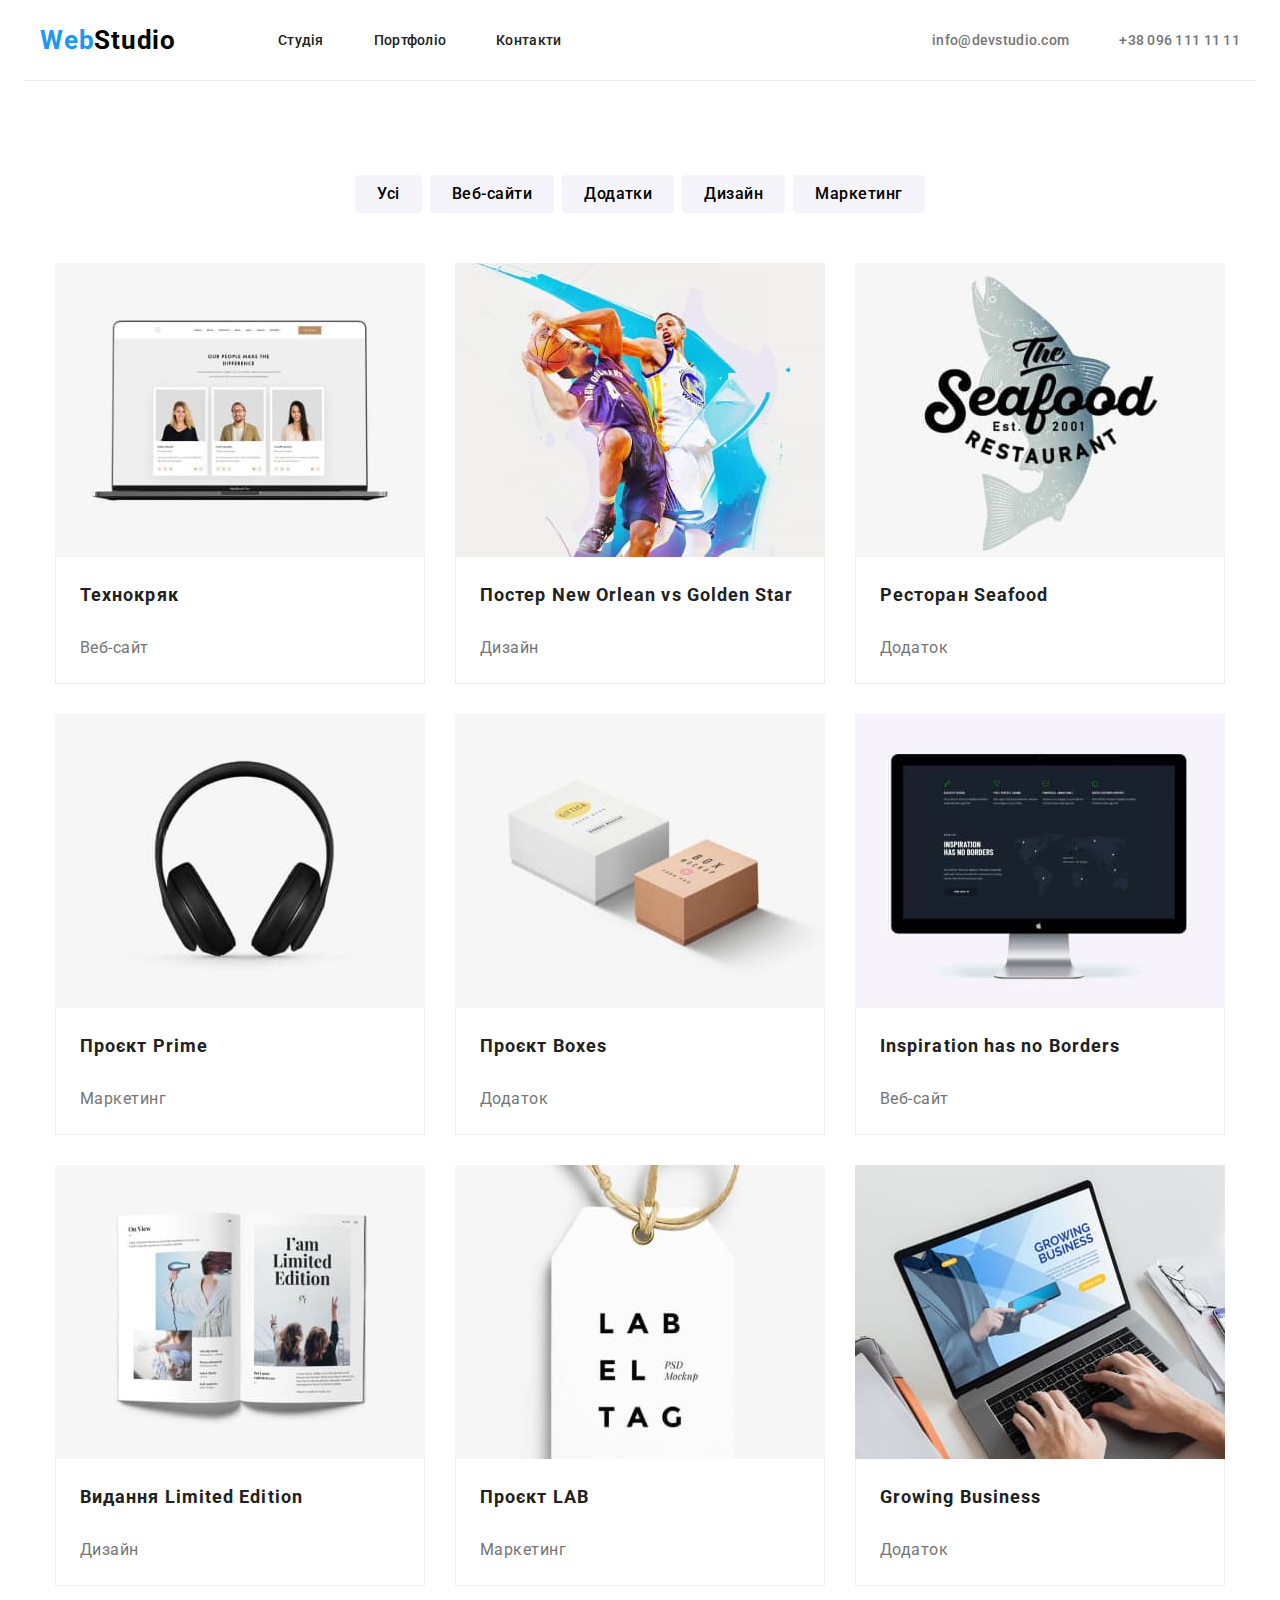
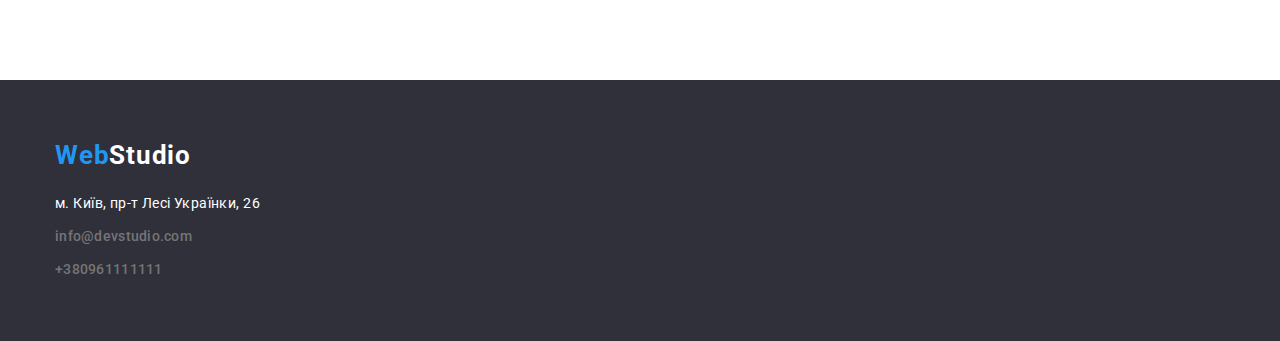
==== commit f7a007fc: "work 15/10" ====
--- a/portfolio.html
+++ b/portfolio.html
@@ -21,57 +21,40 @@
   <body class="page">
     <!--Шапка сайта-->
     <header class="header">
-
-      <div class="div-header" >
-        
-          <nav class="nav">
-            <a href="/index.html" class="logo">
-              <span class="logo-blu">Web</span>Studio</a
-            >
-
-      <div class="container">
-        <div class="div-header">
-          <nav class="nav">
-            <a href="/index.html" class="logo">
-              <span class="logo-blu">Web</span>Studio</a>
-
-            <ul class="ul-link">
-              <li class="li-footer">
-                <a href="./index.html" class="link-st-port-cont">Студія</a>
-              </li>
-              <li class="li-footer">
-
-                <a href="./portfolio.html" class="link-st-port-cont"
-                  >Портфоліо</a
-                >
-
-                <a href="./portfolio.html" class="link-st-port-cont">Портфоліо</a>
-
-              </li>
-              <li class="li-footer">
-                <a href="./index.html" class="link-st-port-cont">Контакти</a>
-              </li>
-            </ul>
-          </nav>
-          <ul class="ul-link-tel">
+      <div class="div-header">
+        <nav class="nav">
+          <a href="/index.html" class="logo">
+            <span class="logo-blu">Web</span>Studio</a
+          >
+          <ul class="ul-link">
             <li class="li-footer">
-              <a href="info@devstudio.com" class="link-mail-tel">info@devstudio.com</a>
+              <a href="./index.html" class="link-st-port-cont">Студія</a>
             </li>
             <li class="li-footer">
-              <a href="+380961111111" class="link-mail-tel">+38 096 111 11 11</a>
+              <a href="./portfolio.html" class="link-st-port-cont">Портфоліо</a>
+            </li>
+            <li class="li-footer">
+              <a href="./index.html" class="link-st-port-cont">Контакти</a>
             </li>
           </ul>
-
-        
-
-        </div>
-
+        </nav>
+        <ul class="ul-link-tel">
+          <li class="li-footer">
+            <a href="info@devstudio.com" class="link-mail-tel"
+              >info@devstudio.com</a
+            >
+          </li>
+          <li class="li-footer">
+            <a href="+380961111111" class="link-mail-tel">+38 096 111 11 11</a>
+          </li>
+        </ul>
       </div>
     </header>
+
     <!--основна main -->
     <!--унікальний зміст-->
+
     <section class="section-portfolio">
-      <!-- filtrs -->
       <div class="container">
         <ul class="image">
           <li><button type="button" class="nav-button">Усі</button></li>
@@ -83,7 +66,7 @@
         <ul class="image-foto">
           <li class="li-foto">
             <img src="./images/img21.jpg" alt="Технокряк" width="370" />
-            <div class="div-portfolio">
+            <div class="div-foto">
               <h3 class="namefoto">Технокряк</h3>
               <p class="text-portfolio">Веб-сайт</p>
             </div>
@@ -94,29 +77,28 @@
               alt="Постер New Orlean vs Golden  Star"
               width="370"
             />
-            <div class="div-portfolio">
+            <div class="div-foto">
               <h3 class="namefoto">Постер New Orlean vs Golden Star</h3>
               <p class="text-portfolio">Дизайн</p>
             </div>
           </li>
           <li class="li-foto">
             <img src="./images/img23.jpg" alt="Ресторан Seafood" width="370" />
-
-            <div class="div-portfolio">
+            <div class="div-foto">
               <h3 class="namefoto">Ресторан Seafood</h3>
               <p class="text-portfolio">Додаток</p>
             </div>
           </li>
           <li class="li-foto">
             <img src="./images/img24.jpg" alt="Проєкт Prime" width="370" />
-            <div class="div-portfolio">
+            <div class="div-foto">
               <h3 class="namefoto">Проєкт Prime</h3>
               <p class="text-portfolio">Маркетинг</p>
             </div>
           </li>
           <li class="li-foto">
             <img src="./images/img25.jpg" alt="Проєкт Boxes" width="370" />
-            <div class="div-portfolio">
+            <div class="div-foto">
               <h3 class="namefoto">Проєкт Boxes</h3>
               <p class="text-portfolio">Додаток</p>
             </div>
@@ -127,7 +109,7 @@
               alt="Inspiration has no Borders"
               width="370"
             />
-            <div class="div-portfolio">
+            <div class="div-foto">
               <h3 class="namefoto">Inspiration has no Borders</h3>
               <p class="text-portfolio">Веб-сайт</p>
             </div>
@@ -139,21 +121,21 @@
               alt="Видання Limited Edition"
               width="370"
             />
-            <div class="div-portfolio">
+            <div class="div-foto">
               <h3 class="namefoto">Видання Limited Edition</h3>
               <p class="text-portfolio">Дизайн</p>
             </div>
           </li>
           <li class="li-foto">
             <img src="./images/img28.jpg" alt="Проєкт LAB" width="370" />
-            <div class="div-portfolio">
+            <div class="div-foto">
               <h3 class="namefoto">Проєкт LAB</h3>
               <p class="text-portfolio">Маркетинг</p>
             </div>
           </li>
           <li class="li-foto">
             <img src="./images/img29.jpg" alt="Growing Business" width="370" />
-            <div class="div-portfolio">
+            <div class="div-foto">
               <h3 class="namefoto">Growing Business</h3>
               <p class="text-portfolio">Додаток</p>
             </div>
@@ -189,4 +171,4 @@
       </div>
     </footer>
   </body>
-</html>+</html>
--- a/css/styles.css
+++ b/css/styles.css
@@ -1,39 +1,40 @@
 .page {
   font-family: "Roboto", sans-serif;
 }
-
 * {
   --box-sizing: border-box;
 }
 
-.ul-link,
-.ul-link-detail,
-.ul-link-foto,
-.ul-link3,
-.ul-link4,
-.ul-link-tel,
-.image {
+ul,
+h1,
+h2,
+h3,
+p {
   list-style: none;
+  margin-bottom: 0px;
   margin-top: 0px;
-  margin-bottom: 0px;
   padding: 0px;
 }
 
-.ul-link-tel {
-  display: flex;
-  justify-content: flex-end;
-  align-items: center;
-  margin-left: auto;
-  padding: 32px 0px;
-}
+img {
+  display: block;
+  max-width: 100%;
+  height: auto;
+}
+
 .container {
   width: 1200px;
   margin: 0 auto;
   padding-left: 15px;
   padding-right: 15px;
 }
-
-.header {
+.div-header {
+  width: 1230px;
+  margin: 0 auto;
+  padding-left: 15px;
+  padding-right: 15px;
+  display: flex;
+  justify-content: space-between;
   left: 0px;
   top: 0px;
   border-radius: 0px;
@@ -47,7 +48,6 @@
 }
 .logo,
 .logo2 {
-  font-family: "Raleway";
   font-style: normal;
   font-weight: 700;
   font-size: 26px;
@@ -56,18 +56,15 @@
   color: #000000;
   text-decoration: none;
 }
-
 .logo {
-  display: flex;
+  margin-right: 93px;
   width: 145px;
   height: 31px;
-  margin-right: 93px;
-}
-
+}
 .logo2 {
+  display: block;
+  margin-bottom: 20px;
   color: #ffffff;
-  margin-bottom: 20px;
-  display: block;
 }
 
 .logo-blu {
@@ -75,7 +72,6 @@
 }
 
 .link-st-port-cont {
-  font-family: "Roboto";
   font-style: normal;
   font-weight: 500;
   font-size: 14px;
@@ -83,7 +79,6 @@
   letter-spacing: 0.02em;
   color: #212121;
   text-decoration: none;
-  padding: 32px 0px;
   display: block;
 }
 
@@ -101,11 +96,21 @@
   color: #757575;
   text-decoration: none;
 }
-
+.ul-link-tel,
 .ul-link {
   display: flex;
-  text-decoration: none;
-  /* gap: 50px; */
+  justify-content: flex-end;
+  align-items: center;
+  margin-left: auto;
+  gap: 50px;
+  text-decoration: none;
+}
+.ul-link {
+  text-decoration: none;
+  padding-left: 0px;
+  display: flex;
+  padding-top: 32px;
+  padding-bottom: 32px;
 }
 
 .link-mail-tel:hover,
@@ -134,8 +139,8 @@
 }
 
 .section-comand {
+  padding-top: 94px;
   padding-bottom: 94px;
-  padding-top: 94px;
   background-color: #f5f4fa;
 }
 
@@ -155,23 +160,27 @@
 }
 
 .button-blu {
+  font-family: inherit;
   font-style: normal;
   font-weight: 700;
   font-size: 16px;
   color: #ffffff;
   margin-left: auto;
   margin-right: auto;
-  padding: 10px 32px;
   display: block;
   border-color: #2196f3;
   background-color: #2196f3;
   box-shadow: 0px 4px 4px rgba(0, 0, 0, 0.15);
   border-radius: 4px;
+  padding: 8px 30px;
+  line-height: 1.88;
+  letter-spacing: 0.06em;
 }
 
 .ul-link-detail {
   display: inline-flex;
   gap: 30px;
+  padding: 0px;
 }
 .li-detail {
   text-align: left;
@@ -181,7 +190,6 @@
   gap: 30px;
   justify-content: space-between;
 }
-
 .content-text {
   font-style: normal;
   font-weight: 700;
@@ -193,7 +201,7 @@
   margin-bottom: 10px;
 }
 
-.text {
+.text-main {
   font-style: normal;
   font-weight: 400;
   font-size: 14px;
@@ -209,7 +217,10 @@
   line-height: 42px;
   letter-spacing: 0.03em;
   color: #212121;
+  margin-top: 0px;
   margin-bottom: 50px;
+  margin-left: 0px;
+  margin-top: 0px;
   text-align: center;
 }
 
@@ -225,7 +236,6 @@
     0px 2px 1px rgba(0, 0, 0, 0.2);
   border-radius: 0px 0px 4px 4px;
 }
-
 .name {
   font-style: normal;
   font-weight: 500;
@@ -233,11 +243,11 @@
   line-height: 19px;
   letter-spacing: 0.03em;
   color: #212121;
+  margin-bottom: 10px;
   padding-top: 30px;
-  padding-bottom: 10px;
+  margin-bottom: 10px;
   display: flex;
   justify-content: center;
-  margin-bottom: 10px;
 }
 
 .text-name {
@@ -249,6 +259,11 @@
   display: flex;
   justify-content: center;
   padding-bottom: 30px;
+}
+.div-foto {
+  padding: 20px 24px;
+  border: 1px solid #eeeeee;
+  border-top: none;
 }
 
 .footer {
@@ -257,9 +272,9 @@
   padding-bottom: 60px;
 }
 
-/* .mail-footer {
+.mail-footer {
   margin-bottom: 0px;
-} */
+}
 .tel-footer {
   margin-bottom: 75px;
 }
@@ -267,13 +282,20 @@
   margin-bottom: 0px;
   padding: 0px;
 }
-*/ .ul-link3 {
+.ul-link3 {
   display: flex;
   flex-direction: column;
-
   gap: 9px;
-}
-
+  font-style: normal;
+  font-weight: 400;
+  font-size: 14px;
+  line-height: 24px;
+  /* or 171% */
+
+  letter-spacing: 0.03em;
+
+  color: rgba(255, 255, 255, 0.6);
+}
 .address {
   font-style: normal;
   font-weight: 400;
@@ -283,10 +305,10 @@
   color: #ffffff;
   text-decoration: none;
 }
-
 .address:hover {
   color: #2196f3;
 }
+/* .ul-link3 {} */
 
 /* /портфоліо */
 
@@ -297,12 +319,13 @@
   font-size: 16px;
   line-height: 26px;
   background: #f5f4fa;
+  border-radius: 4px;
   text-align: center;
   letter-spacing: 0.03em;
   cursor: pointer;
   border-color: #f5f4fa;
-  justify-content: center;
-  border-radius: 4px;
+  padding: 6px 22px;
+  border: none;
 }
 
 .nav-button:hover,
@@ -321,9 +344,19 @@
   letter-spacing: 0.06em;
   color: #212121;
   display: flex;
-  margin-bottom: 4px;
-}
-
+  margin-bottom: 20px;
+}
+
+.text {
+  font-style: normal;
+  font-weight: 400;
+  font-size: 16px;
+  line-height: 30px;
+  letter-spacing: 0.03em;
+  display: flex;
+  color: #757575;
+  margin: 0px;
+}
 .text-portfolio {
   font-style: normal;
   font-weight: 400;
@@ -334,13 +367,15 @@
   color: #757575;
 }
 
-/* портфоліо */
 .image {
   display: flex;
   justify-content: center;
   gap: 8px;
   margin-bottom: 50px;
 }
+/* .li-foto {
+
+} */
 
 .image-foto {
   list-style: none;
@@ -350,12 +385,10 @@
   padding-left: 0px;
   background-color: #ffffff;
 }
-
 .nav-button:focus,
 .nav-button:hover {
   background: #2196f3;
   /* shadow-middle */
-
   box-shadow: 0px 3px 1px rgba(0, 0, 0, 0.1), 0px 1px 2px rgba(0, 0, 0, 0.08),
     0px 2px 2px rgba(0, 0, 0, 0.12);
   border-radius: 4px;
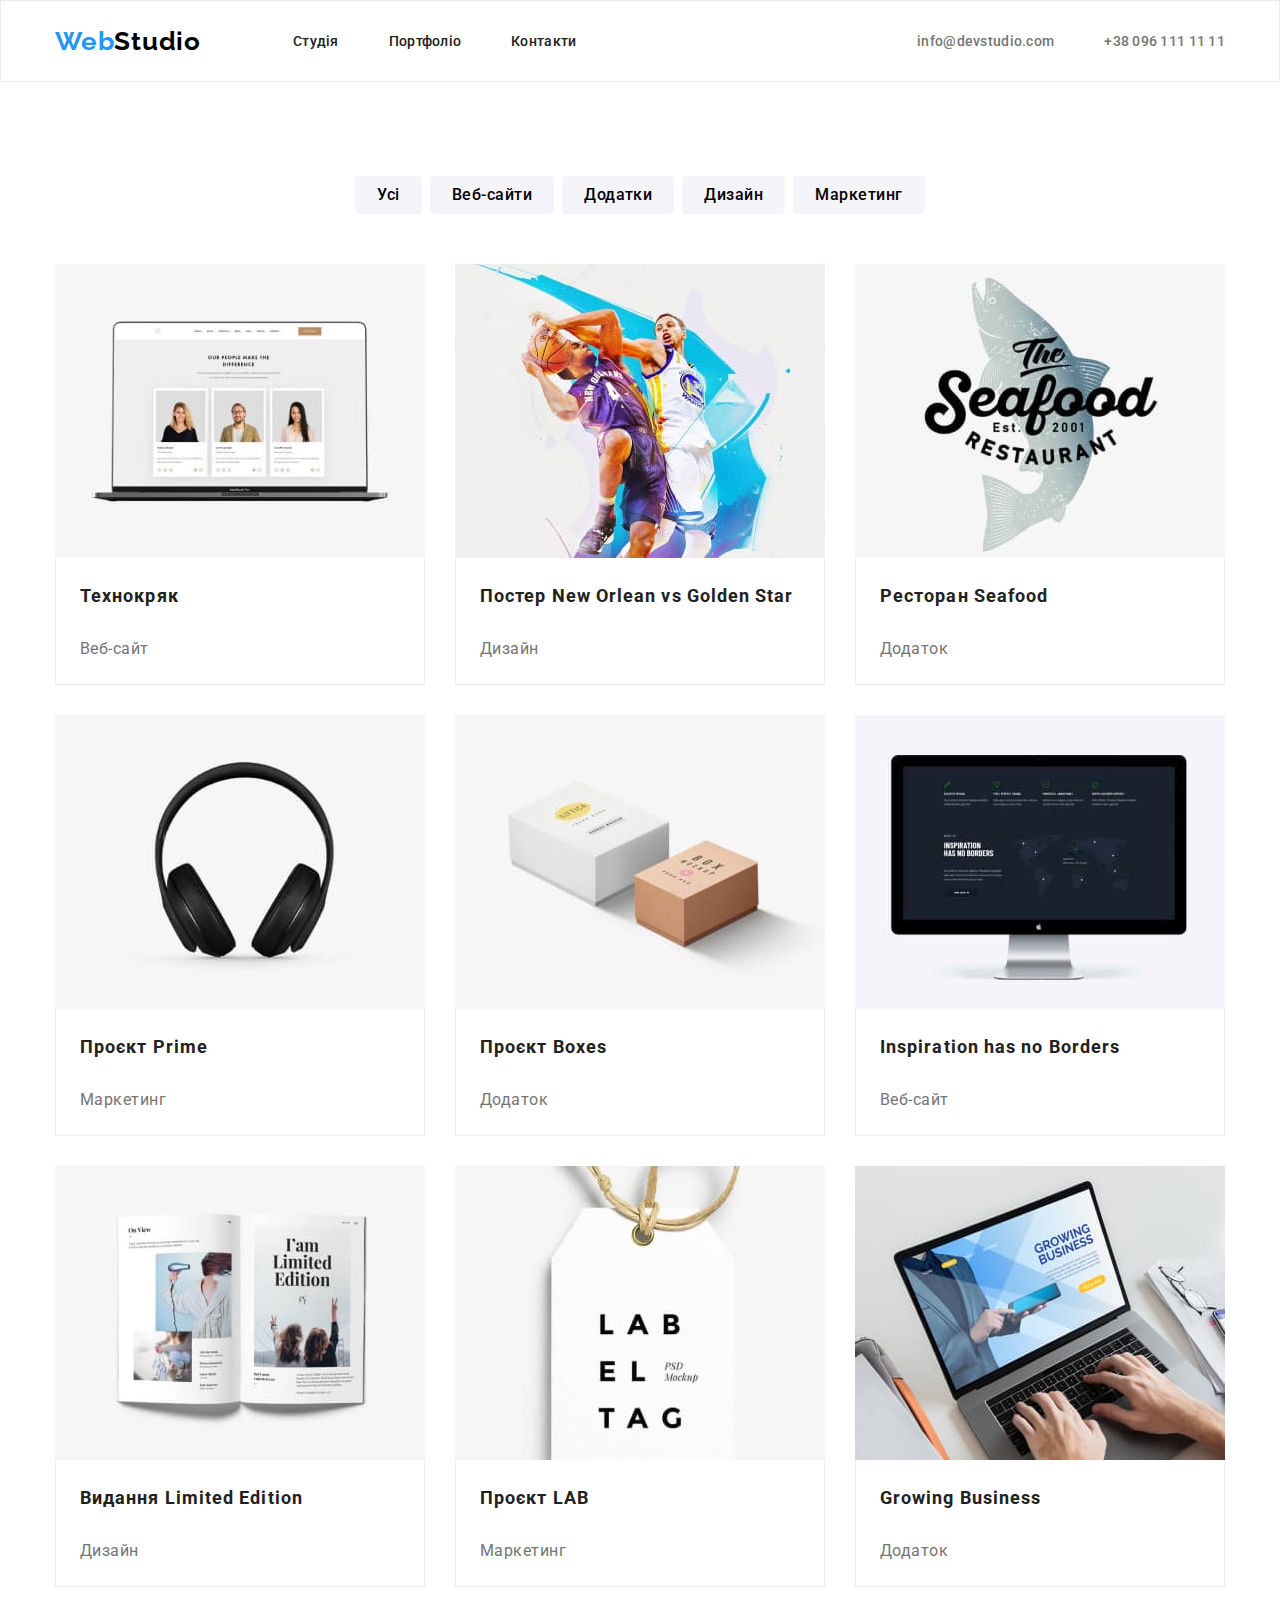
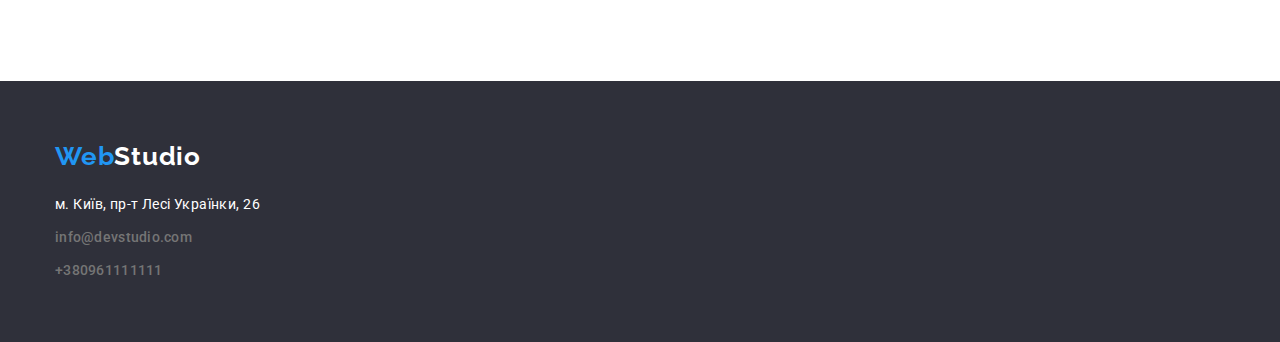
==== commit 9a2ea9cf: "home work 3 18.37" ====
--- a/portfolio.html
+++ b/portfolio.html
@@ -21,7 +21,7 @@
   <body class="page">
     <!--Шапка сайта-->
     <header class="header">
-      <div class="div-header">
+      <div class="container div-header">
         <nav class="nav">
           <a href="/index.html" class="logo">
             <span class="logo-blu">Web</span>Studio</a
--- a/css/styles.css
+++ b/css/styles.css
@@ -22,6 +22,10 @@
   height: auto;
 }
 
+.header {
+  border: 1px solid #ececec;
+}
+
 .container {
   width: 1200px;
   margin: 0 auto;
@@ -29,16 +33,8 @@
   padding-right: 15px;
 }
 .div-header {
-  width: 1230px;
-  margin: 0 auto;
-  padding-left: 15px;
-  padding-right: 15px;
   display: flex;
   justify-content: space-between;
-  left: 0px;
-  top: 0px;
-  border-radius: 0px;
-  border-bottom: 1px solid #ececec;
 }
 
 .nav {
@@ -48,6 +44,7 @@
 }
 .logo,
 .logo2 {
+  font-family: "Raleway";
   font-style: normal;
   font-weight: 700;
   font-size: 26px;
@@ -80,6 +77,8 @@
   color: #212121;
   text-decoration: none;
   display: block;
+  padding-top: 32px;
+  padding-bottom: 32px;
 }
 
 .link-st-port-cont:hover,
@@ -95,6 +94,8 @@
   letter-spacing: 0.02em;
   color: #757575;
   text-decoration: none;
+  padding-top: 32px;
+  padding-bottom: 32px;
 }
 .ul-link-tel,
 .ul-link {
@@ -109,8 +110,6 @@
   text-decoration: none;
   padding-left: 0px;
   display: flex;
-  padding-top: 32px;
-  padding-bottom: 32px;
 }
 
 .link-mail-tel:hover,
